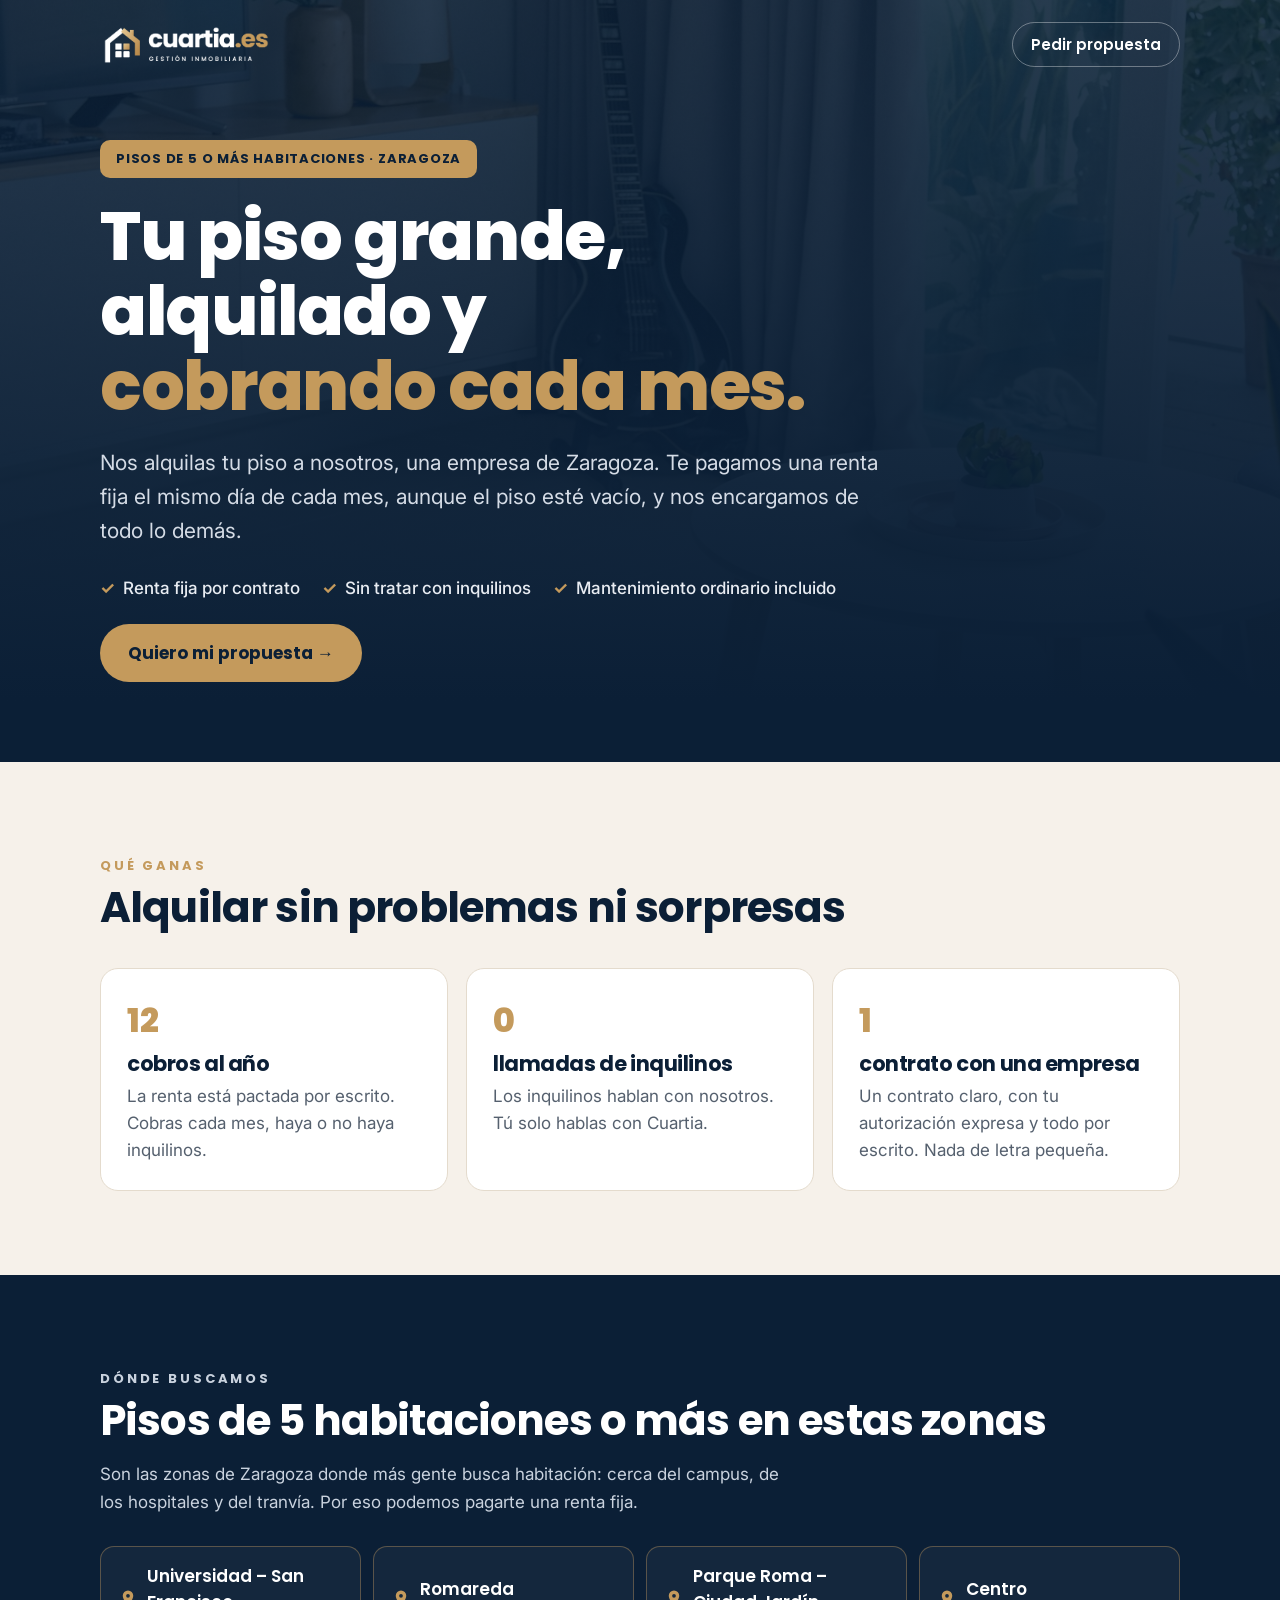
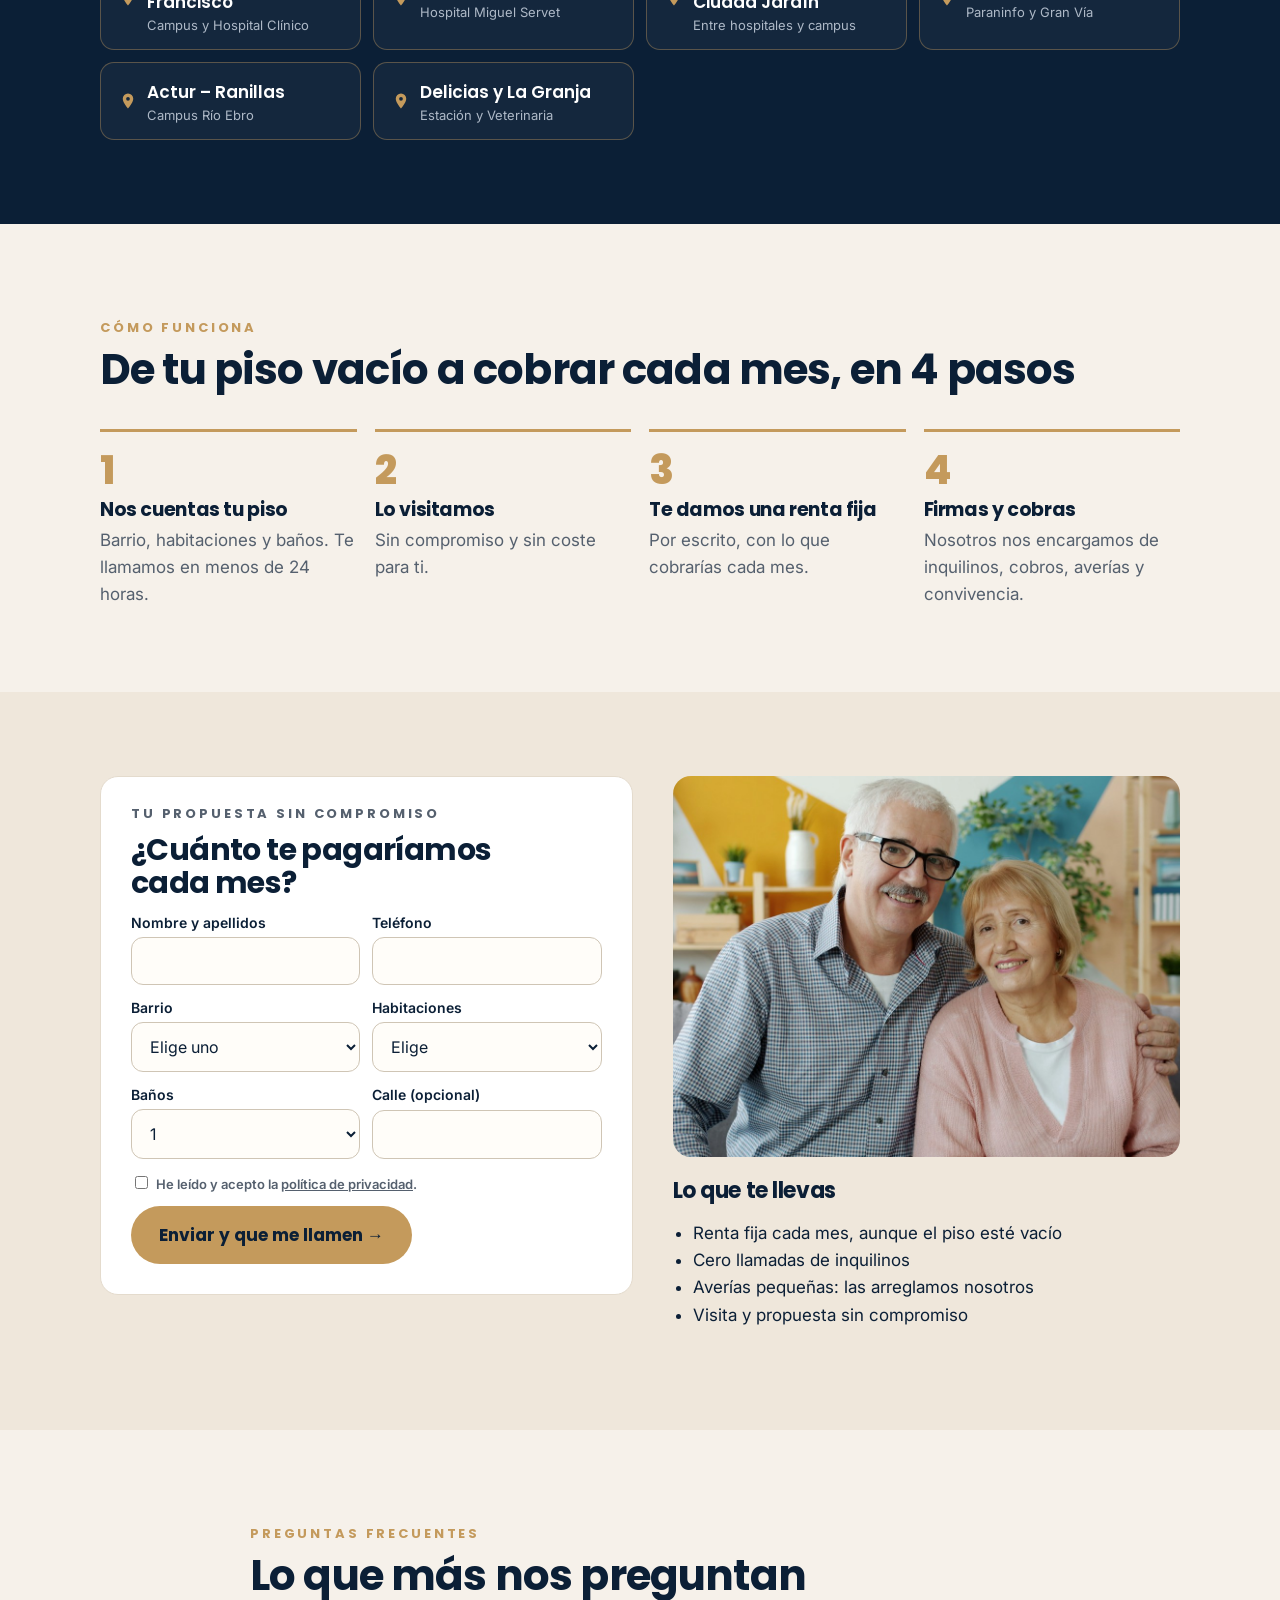
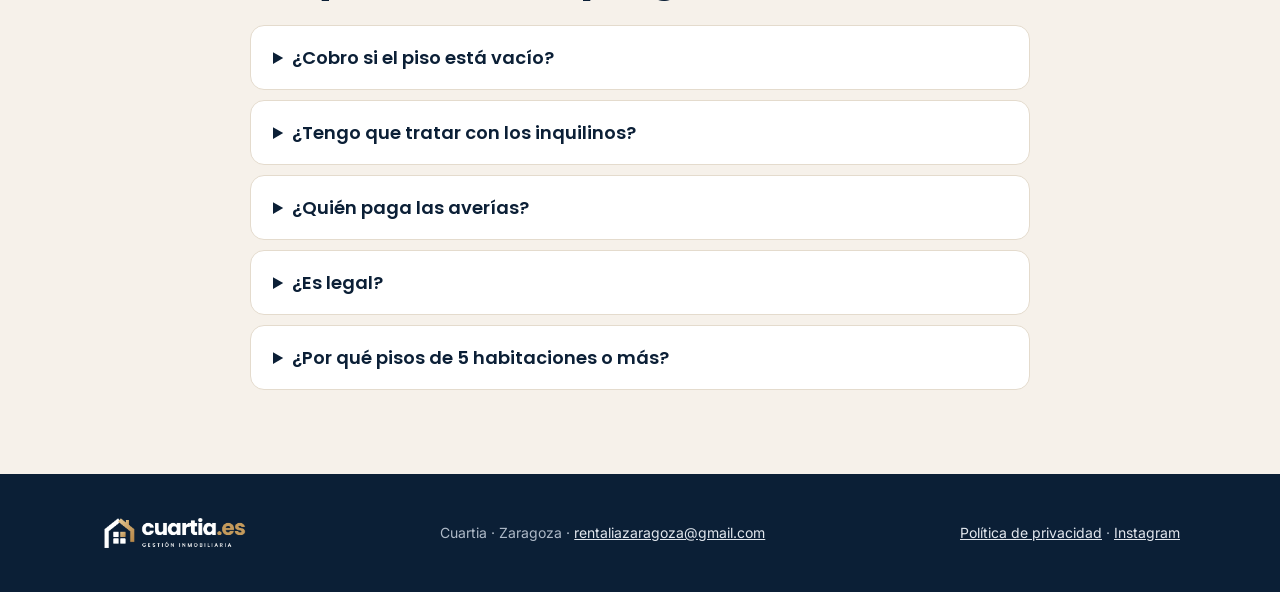
==== index.html @ e52a5dea "Favicon con el icono de la casa de Cuartia Co-Authored-By: Claude Opus 5.5 <noreply@anthropic.com>" ====
<!doctype html>
<html lang="es">
<head>
<meta charset="utf-8">
<meta name="viewport" content="width=device-width, initial-scale=1">
<title>Cuartia · Alquila tu piso grande en Zaragoza con renta fija</title>
<meta name="description" content="Alquilamos tu piso de 5 habitaciones o más en Zaragoza y te pagamos una renta fija cada mes, aunque esté vacío. Nos encargamos de todo.">
<link rel="icon" href="favicon.ico" sizes="any">
<link rel="icon" type="image/png" sizes="32x32" href="img/favicon-32.png">
<link rel="icon" type="image/png" sizes="16x16" href="img/favicon-16.png">
<link rel="apple-touch-icon" href="img/apple-touch-icon.png">
<link rel="preconnect" href="https://fonts.googleapis.com">
<link rel="preconnect" href="https://fonts.gstatic.com" crossorigin>
<link rel="stylesheet" href="https://fonts.googleapis.com/css2?family=Poppins:wght@600;700;800&family=Inter:wght@400;500;600&display=swap">
<style>
  :root {
    --navy: #0B1F36;
    --navy-2: #13294A;
    --gold: #C49A5C;
    --gold-dk: #A67C40;
    --cream: #F6F1EA;
    --ink: #0B1F36;
    --muted: #55606E;
    --line: #E4DBCD;
    --white: #FFFFFF;
  }
  * { box-sizing: border-box; }
  html { scroll-behavior: smooth; }
  body { margin: 0; font: 17px/1.6 Inter, "Segoe UI", system-ui, sans-serif; color: var(--ink); background: var(--cream); }
  img { max-width: 100%; display: block; }
  a { color: inherit; }
  .wrap { max-width: 1120px; margin: 0 auto; padding-inline: 20px; }
  h1, h2, h3 { font-family: Poppins, "Segoe UI", sans-serif; line-height: 1.1; letter-spacing: -0.02em; margin: 0; text-wrap: balance; }
  h2 { font-size: clamp(28px, 4.2vw, 42px); }
  .eyebrow { font: 700 13px/1 Poppins, sans-serif; letter-spacing: .22em; text-transform: uppercase; color: var(--gold); }
  .btn { display: inline-flex; align-items: center; gap: 10px; background: var(--gold); color: var(--navy); font: 700 17px Poppins, sans-serif; padding: 16px 28px; border-radius: 999px; text-decoration: none; border: 0; cursor: pointer; }
  .btn:hover { background: #D1A86B; }
  .btn:focus-visible, input:focus-visible, select:focus-visible { outline: 3px solid var(--gold); outline-offset: 2px; }

  /* Cabecera */
  header.top { position: absolute; inset: 0 0 auto 0; z-index: 2; }
  header.top .wrap { display: flex; justify-content: space-between; align-items: center; padding-block: 22px; }
  header.top img { height: 44px; width: auto; }
  header.top a.mini { color: var(--white); font: 600 15px Poppins, sans-serif; text-decoration: none; border: 1px solid rgba(255,255,255,.35); padding: 10px 18px; border-radius: 999px; }

  /* Hero */
  .hero { position: relative; background: var(--navy); color: var(--white); overflow: hidden; }
  .hero::before { content: ""; position: absolute; inset: 0; background: url(img/salon2.jpg) center/cover; opacity: .28; }
  .hero::after { content: ""; position: absolute; inset: 0; background: linear-gradient(180deg, rgba(11,31,54,.55) 0%, var(--navy) 92%); }
  .hero .wrap { position: relative; z-index: 1; padding-block: 140px 80px; display: grid; gap: 22px; max-width: 880px; margin-left: max(20px, calc((100% - 1120px)/2)); }
  .badge { display: inline-block; background: var(--gold); color: var(--navy); font: 700 13px Poppins, sans-serif; letter-spacing: .06em; padding: 9px 16px; border-radius: 10px; justify-self: start; }
  .hero h1 { font-size: clamp(38px, 6.4vw, 68px); font-weight: 800; }
  .hero h1 em { font-style: normal; color: var(--gold); }
  .hero p.lead { font-size: clamp(18px, 2.2vw, 21px); color: #D5DCE6; max-width: 60ch; margin: 0; }
  .checks { display: flex; flex-wrap: wrap; gap: 10px 22px; list-style: none; padding: 0; margin: 6px 0 0; color: #E8ECF2; font-weight: 500; }
  .checks li::before { content: "✓"; color: var(--gold); font-weight: 700; margin-right: 8px; }

  section { padding-block: 84px; }

  /* Ventajas */
  .grid3 { display: grid; grid-template-columns: repeat(auto-fit, minmax(240px, 1fr)); gap: 18px; margin-top: 36px; }
  .card { background: var(--white); border: 1px solid var(--line); border-radius: 18px; padding: 26px; }
  .card h3 { font-size: 21px; margin-bottom: 8px; }
  .card p { margin: 0; color: var(--muted); }
  .card .n { font: 800 34px Poppins, sans-serif; color: var(--gold); display: block; margin-bottom: 6px; }

  /* Barrios */
  .dark { background: var(--navy); color: var(--white); }
  .dark p { color: #C9D2DE; }
  .barrios { display: grid; grid-template-columns: repeat(auto-fit, minmax(210px, 1fr)); gap: 12px; margin-top: 30px; }
  .barrio { border: 1px solid rgba(196,154,92,.4); background: rgba(255,255,255,.04); border-radius: 14px; padding: 16px 18px; font: 600 17px Poppins, sans-serif; display: flex; gap: 10px; align-items: center; }
  .barrio small { display: block; font: 400 13px Inter, sans-serif; color: #AEB9C7; margin-top: 2px; }
  .pin { width: 18px; height: 18px; flex: none; }

  /* Pasos */
  .steps { counter-reset: s; display: grid; grid-template-columns: repeat(auto-fit, minmax(220px, 1fr)); gap: 18px; margin-top: 36px; }
  .step { counter-increment: s; border-top: 3px solid var(--gold); padding-top: 18px; }
  .step::before { content: counter(s); font: 800 40px Poppins, sans-serif; color: var(--gold); display: block; line-height: 1; margin-bottom: 10px; }
  .step h3 { font-size: 19px; margin-bottom: 6px; }
  .step p { margin: 0; color: var(--muted); }

  /* Formulario */
  .form-wrap { display: grid; grid-template-columns: 1.05fr 1fr; gap: 40px; align-items: start; }
  @media (max-width: 860px) { .form-wrap { grid-template-columns: 1fr; } }
  form.card { display: grid; gap: 14px; padding: 30px; }
  label { font: 600 14px Inter, sans-serif; display: grid; gap: 6px; }
  input, select { font: 16px Inter, sans-serif; padding: 13px 14px; border: 1px solid #CFC5B5; border-radius: 12px; background: #FFFDF9; color: var(--ink); width: 100%; }
  .row2 { display: grid; grid-template-columns: 1fr 1fr; gap: 12px; }
  @media (max-width: 480px) { .row2 { grid-template-columns: 1fr; } }
  .legal { font-size: 13px; color: var(--muted); }
  .legal input { width: auto; margin-right: 8px; }
  .ok { display: none; background: #EAF4EC; border: 1px solid #B9D8BF; color: #1F5130; padding: 14px; border-radius: 12px; font-size: 15px; }
  .aside img { border-radius: 18px; aspect-ratio: 4/3; object-fit: cover; width: 100%; }
  .aside ul { padding-left: 20px; }

  /* FAQ */
  details { background: var(--white); border: 1px solid var(--line); border-radius: 14px; padding: 18px 22px; }
  details + details { margin-top: 10px; }
  summary { font: 600 18px Poppins, sans-serif; cursor: pointer; }
  details p { margin: 10px 0 0; color: var(--muted); }

  footer { background: var(--navy); color: #AEB9C7; font-size: 14px; padding-block: 40px; }
  footer .wrap { display: flex; flex-wrap: wrap; gap: 18px 40px; justify-content: space-between; align-items: center; }
  footer img { height: 38px; width: auto; }
  footer a { color: #E2E7EE; }

  @media (prefers-reduced-motion: reduce) { html { scroll-behavior: auto; } }
</style>
</head>
<body>

<header class="top">
  <div class="wrap">
    <img src="img/logo_blanco.png" alt="Cuartia · Gestión inmobiliaria">
    <a class="mini" href="#propuesta">Pedir propuesta</a>
  </div>
</header>

<section class="hero" style="padding:0">
  <div class="wrap">
    <span class="badge">PISOS DE 5 O MÁS HABITACIONES · ZARAGOZA</span>
    <h1>Tu piso grande, alquilado y <em>cobrando cada mes.</em></h1>
    <p class="lead">Nos alquilas tu piso a nosotros, una empresa de Zaragoza. Te pagamos una renta fija el mismo día de cada mes, aunque el piso esté vacío, y nos encargamos de todo lo demás.</p>
    <ul class="checks">
      <li>Renta fija por contrato</li>
      <li>Sin tratar con inquilinos</li>
      <li>Mantenimiento ordinario incluido</li>
    </ul>
    <div><a class="btn" href="#propuesta">Quiero mi propuesta →</a></div>
  </div>
</section>

<section>
  <div class="wrap">
    <p class="eyebrow">Qué ganas</p>
    <h2>Alquilar sin problemas ni sorpresas</h2>
    <div class="grid3">
      <div class="card"><span class="n">12</span><h3>cobros al año</h3><p>La renta está pactada por escrito. Cobras cada mes, haya o no haya inquilinos.</p></div>
      <div class="card"><span class="n">0</span><h3>llamadas de inquilinos</h3><p>Los inquilinos hablan con nosotros. Tú solo hablas con Cuartia.</p></div>
      <div class="card"><span class="n">1</span><h3>contrato con una empresa</h3><p>Un contrato claro, con tu autorización expresa y todo por escrito. Nada de letra pequeña.</p></div>
    </div>
  </div>
</section>

<section class="dark">
  <div class="wrap">
    <p class="eyebrow">Dónde buscamos</p>
    <h2>Pisos de 5 habitaciones o más en estas zonas</h2>
    <p style="max-width:62ch">Son las zonas de Zaragoza donde más gente busca habitación: cerca del campus, de los hospitales y del tranvía. Por eso podemos pagarte una renta fija.</p>
    <div class="barrios">
      <div class="barrio"><svg class="pin" viewBox="0 0 24 24" fill="#C49A5C"><path d="M12 2a7 7 0 0 0-7 7c0 5.2 7 13 7 13s7-7.8 7-13a7 7 0 0 0-7-7Zm0 9.5a2.5 2.5 0 1 1 0-5 2.5 2.5 0 0 1 0 5Z"/></svg><span>Universidad – San Francisco<small>Campus y Hospital Clínico</small></span></div>
      <div class="barrio"><svg class="pin" viewBox="0 0 24 24" fill="#C49A5C"><path d="M12 2a7 7 0 0 0-7 7c0 5.2 7 13 7 13s7-7.8 7-13a7 7 0 0 0-7-7Zm0 9.5a2.5 2.5 0 1 1 0-5 2.5 2.5 0 0 1 0 5Z"/></svg><span>Romareda<small>Hospital Miguel Servet</small></span></div>
      <div class="barrio"><svg class="pin" viewBox="0 0 24 24" fill="#C49A5C"><path d="M12 2a7 7 0 0 0-7 7c0 5.2 7 13 7 13s7-7.8 7-13a7 7 0 0 0-7-7Zm0 9.5a2.5 2.5 0 1 1 0-5 2.5 2.5 0 0 1 0 5Z"/></svg><span>Parque Roma – Ciudad Jardín<small>Entre hospitales y campus</small></span></div>
      <div class="barrio"><svg class="pin" viewBox="0 0 24 24" fill="#C49A5C"><path d="M12 2a7 7 0 0 0-7 7c0 5.2 7 13 7 13s7-7.8 7-13a7 7 0 0 0-7-7Zm0 9.5a2.5 2.5 0 1 1 0-5 2.5 2.5 0 0 1 0 5Z"/></svg><span>Centro<small>Paraninfo y Gran Vía</small></span></div>
      <div class="barrio"><svg class="pin" viewBox="0 0 24 24" fill="#C49A5C"><path d="M12 2a7 7 0 0 0-7 7c0 5.2 7 13 7 13s7-7.8 7-13a7 7 0 0 0-7-7Zm0 9.5a2.5 2.5 0 1 1 0-5 2.5 2.5 0 0 1 0 5Z"/></svg><span>Actur – Ranillas<small>Campus Río Ebro</small></span></div>
      <div class="barrio"><svg class="pin" viewBox="0 0 24 24" fill="#C49A5C"><path d="M12 2a7 7 0 0 0-7 7c0 5.2 7 13 7 13s7-7.8 7-13a7 7 0 0 0-7-7Zm0 9.5a2.5 2.5 0 1 1 0-5 2.5 2.5 0 0 1 0 5Z"/></svg><span>Delicias y La Granja<small>Estación y Veterinaria</small></span></div>
    </div>
  </div>
</section>

<section>
  <div class="wrap">
    <p class="eyebrow">Cómo funciona</p>
    <h2>De tu piso vacío a cobrar cada mes, en 4 pasos</h2>
    <div class="steps">
      <div class="step"><h3>Nos cuentas tu piso</h3><p>Barrio, habitaciones y baños. Te llamamos en menos de 24 horas.</p></div>
      <div class="step"><h3>Lo visitamos</h3><p>Sin compromiso y sin coste para ti.</p></div>
      <div class="step"><h3>Te damos una renta fija</h3><p>Por escrito, con lo que cobrarías cada mes.</p></div>
      <div class="step"><h3>Firmas y cobras</h3><p>Nosotros nos encargamos de inquilinos, cobros, averías y convivencia.</p></div>
    </div>
  </div>
</section>

<section id="propuesta" style="background:#EFE7DB">
  <div class="wrap form-wrap">
    <form class="card" id="f" novalidate>
      <p class="eyebrow">Tu propuesta sin compromiso</p>
      <h2 style="font-size:30px">¿Cuánto te pagaríamos cada mes?</h2>
      <div class="row2">
        <label for="nombre">Nombre y apellidos<input id="nombre" name="nombre" autocomplete="name" required></label>
        <label for="tel">Teléfono<input id="tel" name="tel" type="tel" autocomplete="tel" required></label>
      </div>
      <div class="row2">
        <label for="barrio">Barrio
          <select id="barrio" name="barrio" required>
            <option value="">Elige uno</option>
            <option>Universidad – San Francisco</option><option>Romareda</option><option>Parque Roma – Ciudad Jardín</option><option>Centro</option><option>Actur – Ranillas</option><option>Delicias</option><option>La Granja – San José</option><option>Otro</option>
          </select>
        </label>
        <label for="hab">Habitaciones
          <select id="hab" name="hab" required>
            <option value="">Elige</option><option>4 o menos</option><option>5</option><option>6 o más</option>
          </select>
        </label>
      </div>
      <div class="row2">
        <label for="banos">Baños
          <select id="banos" name="banos"><option>1</option><option>2 o más</option></select>
        </label>
        <label for="calle">Calle (opcional)<input id="calle" name="calle" autocomplete="street-address"></label>
      </div>
      <label class="legal" style="display:block"><input type="checkbox" id="acepto" required>He leído y acepto la <a href="privacidad.html" target="_blank" rel="noopener">política de privacidad</a>.</label>
      <button class="btn" type="submit" style="justify-self:start">Enviar y que me llamen →</button>
      <p class="ok" id="ok">Se ha abierto tu correo con los datos rellenos: pulsa «Enviar» y te llamamos en menos de 24 horas. Si no se abre, escríbenos a <b>rentaliazaragoza@gmail.com</b>.</p>
      <p class="legal" id="err" style="color:#9A2E2E;display:none"></p>
    </form>
    <div class="aside">
      <img src="img/t2_relax_mayores.jpg" alt="Propietarios tranquilos en casa" loading="lazy">
      <h3 style="margin-top:22px;font-size:22px">Lo que te llevas</h3>
      <ul>
        <li>Renta fija cada mes, aunque el piso esté vacío</li>
        <li>Cero llamadas de inquilinos</li>
        <li>Averías pequeñas: las arreglamos nosotros</li>
        <li>Visita y propuesta sin compromiso</li>
      </ul>
    </div>
  </div>
</section>

<section>
  <div class="wrap" style="max-width:820px">
    <p class="eyebrow">Preguntas frecuentes</p>
    <h2 style="margin-bottom:26px">Lo que más nos preguntan</h2>
    <details><summary>¿Cobro si el piso está vacío?</summary><p>Sí. La renta es fija y está pactada por contrato: cobras el mismo día de cada mes, haya o no haya inquilinos.</p></details>
    <details><summary>¿Tengo que tratar con los inquilinos?</summary><p>No. Buscamos, seleccionamos y gestionamos a los inquilinos. Tú solo hablas con Cuartia.</p></details>
    <details><summary>¿Quién paga las averías?</summary><p>El mantenimiento ordinario lo gestionamos y pagamos nosotros. Las reparaciones estructurales, como en cualquier alquiler, son del propietario; lo dejamos todo por escrito.</p></details>
    <details><summary>¿Es legal?</summary><p>Sí. Se hace con tu autorización expresa y por escrito, con un contrato claro entre tú y nuestra empresa.</p></details>
    <details><summary>¿Por qué pisos de 5 habitaciones o más?</summary><p>Porque son los que más demanda tienen por habitaciones en Zaragoza, y eso nos permite pagarte una renta fija y estable.</p></details>
  </div>
</section>

<footer>
  <div class="wrap">
    <img src="img/logo_blanco.png" alt="Cuartia">
    <div>Cuartia · Zaragoza · <a href="mailto:rentaliazaragoza@gmail.com">rentaliazaragoza@gmail.com</a></div>
    <div><a href="privacidad.html">Política de privacidad</a> · <a href="https://www.instagram.com/cuartia.es/" target="_blank" rel="noopener">Instagram</a></div>
  </div>
</footer>

<script>
  const f = document.getElementById('f');
  let enviando = false;
  f.addEventListener('submit', (e) => {
    e.preventDefault();
    if (enviando) return;
    const err = document.getElementById('err');
    const v = (id) => document.getElementById(id).value.trim();
    if (!v('nombre') || !v('tel') || !v('barrio') || !v('hab')) { err.textContent = 'Rellena nombre, teléfono, barrio y habitaciones.'; err.style.display = 'block'; return; }
    if (!document.getElementById('acepto').checked) { err.textContent = 'Marca la casilla de la política de privacidad para continuar.'; err.style.display = 'block'; return; }
    err.style.display = 'none';
    enviando = true;
    const cuerpo = `Nombre: ${v('nombre')}\nTeléfono: ${v('tel')}\nBarrio: ${v('barrio')}\nHabitaciones: ${v('hab')}\nBaños: ${v('banos')}\nCalle: ${v('calle') || '-'}`;
    location.href = 'mailto:rentaliazaragoza@gmail.com?subject=' + encodeURIComponent('Propuesta Cuartia - ' + v('barrio')) + '&body=' + encodeURIComponent(cuerpo);
    document.getElementById('ok').style.display = 'block';
    setTimeout(() => { enviando = false; }, 3000);
  });
</script>
</body>
</html>
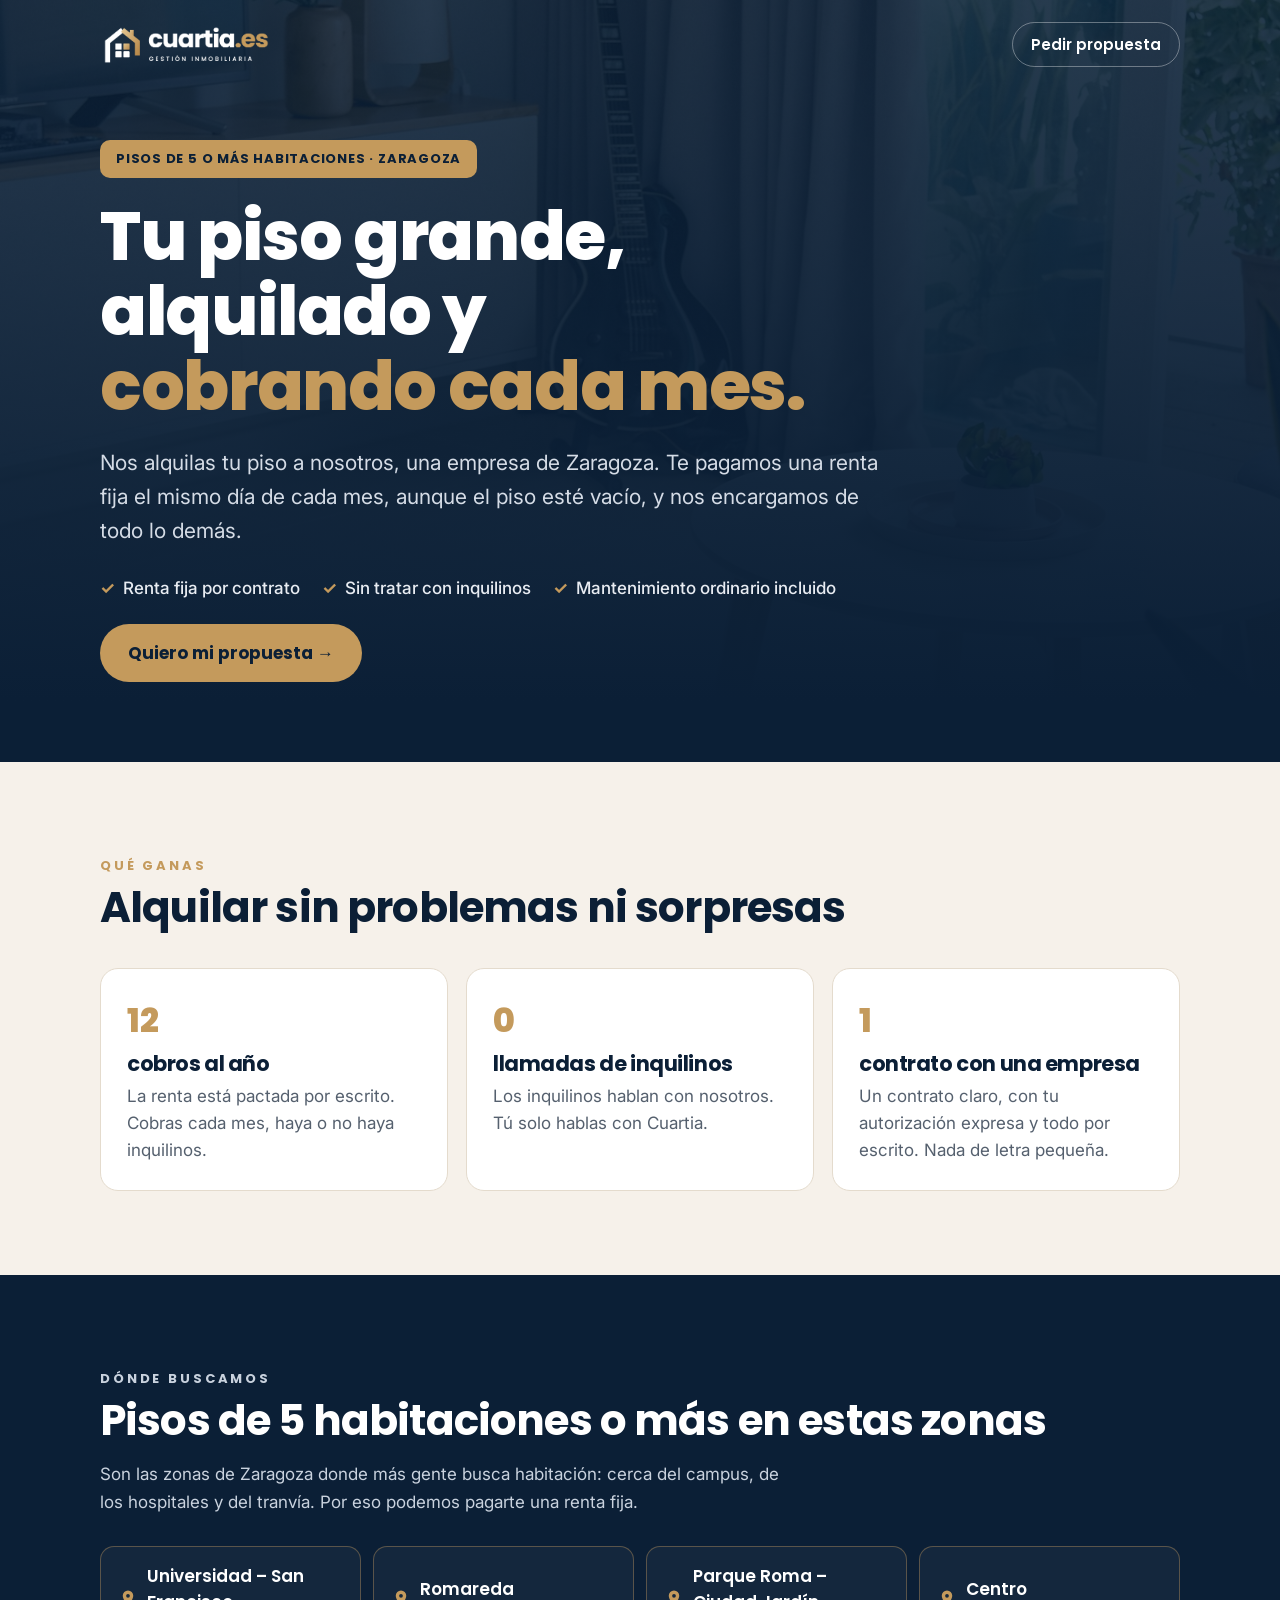
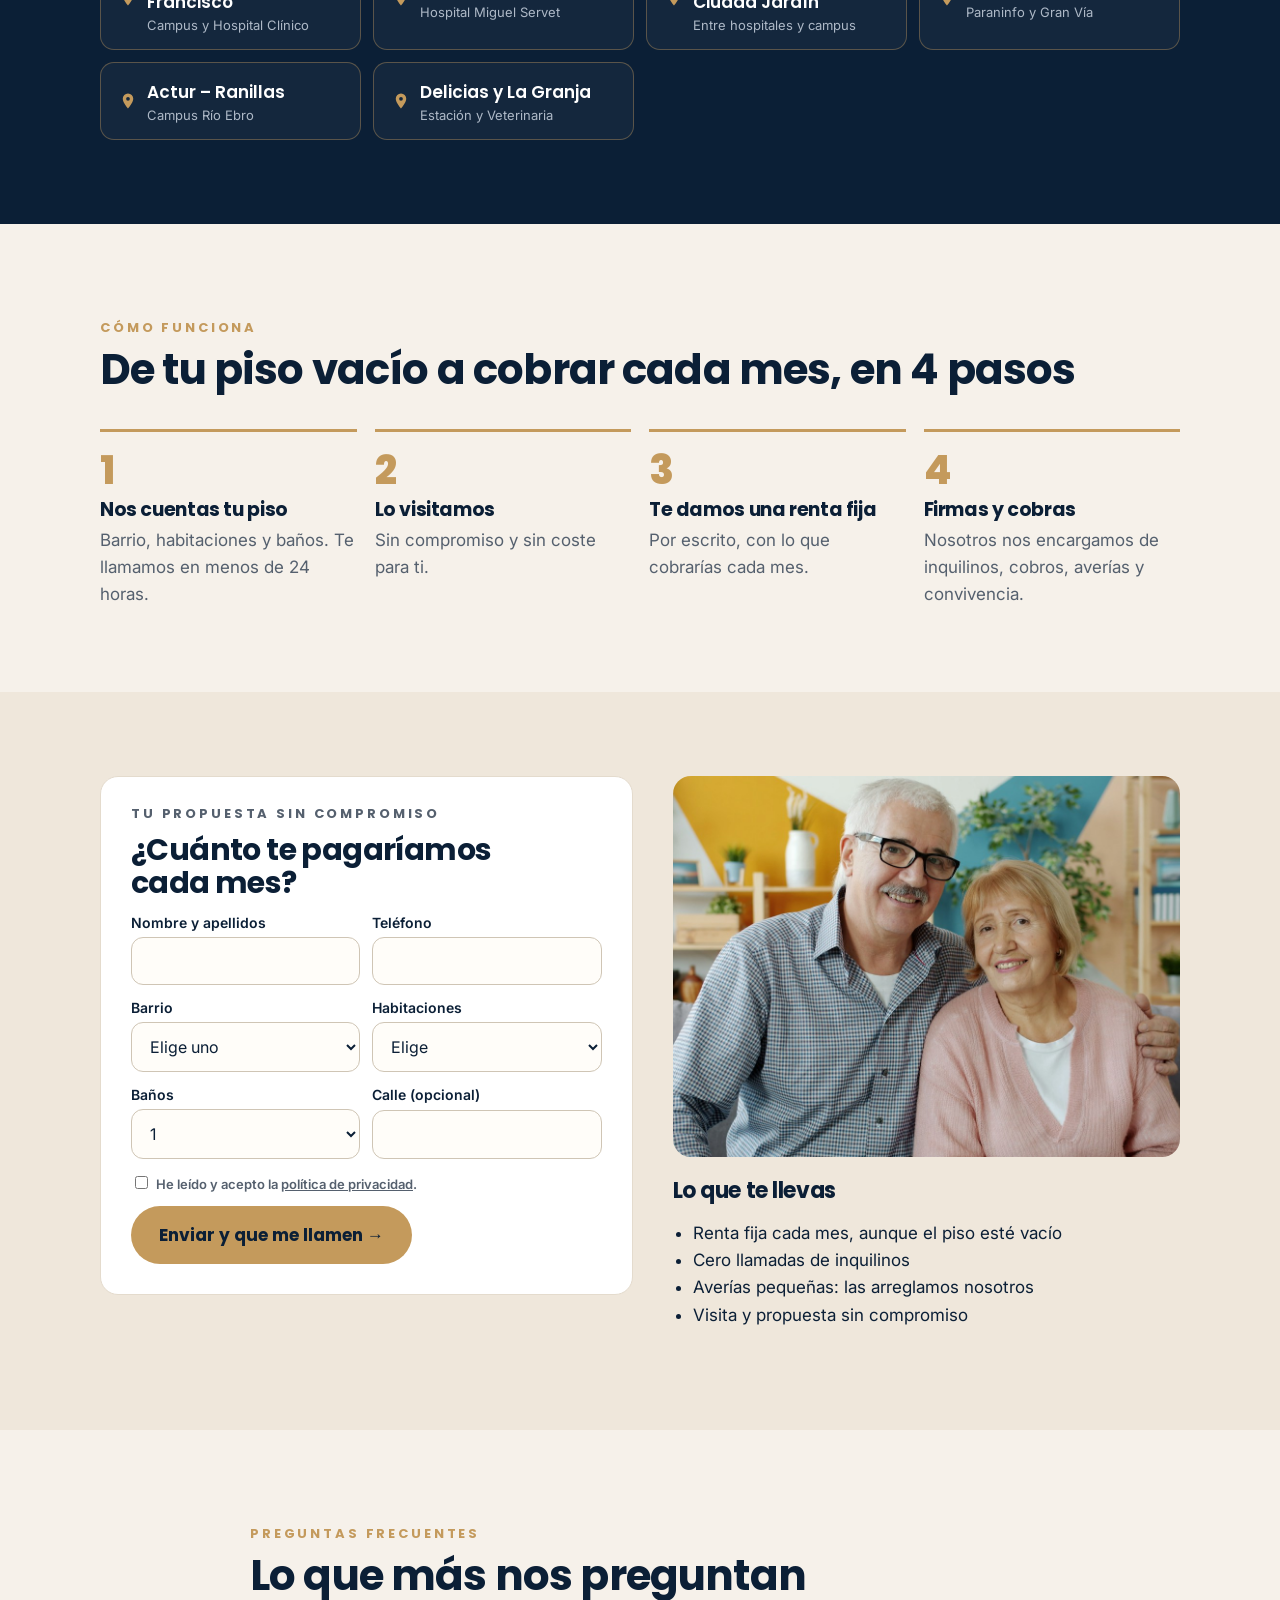
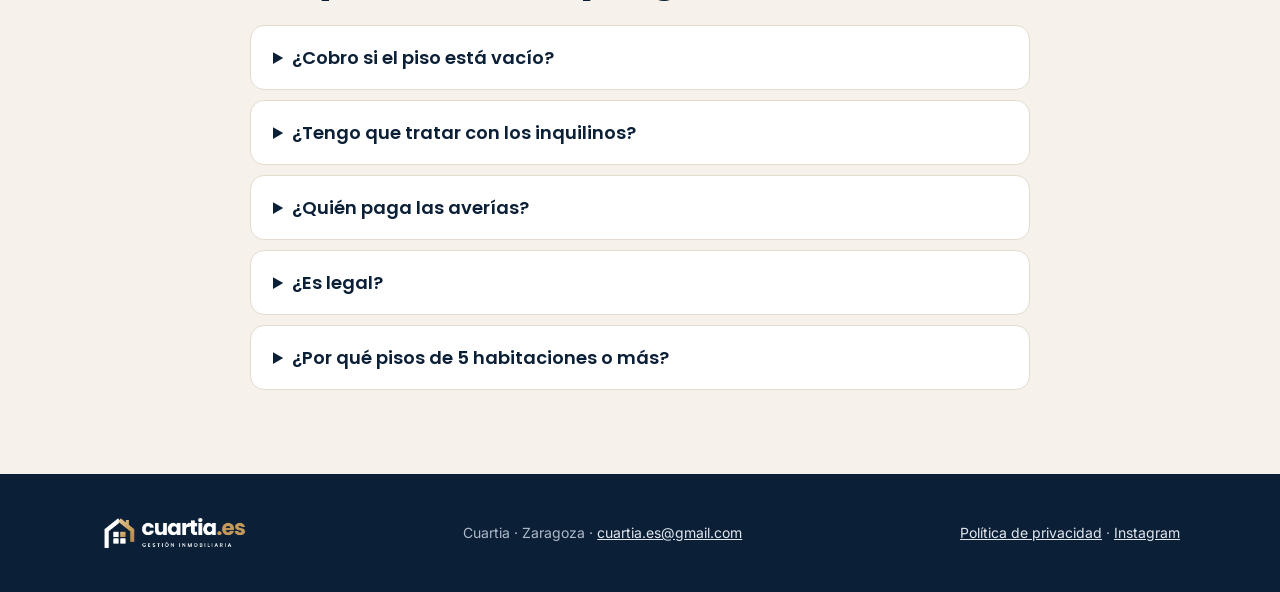
==== commit 98a569ae: "Correo de contacto: cuartia.es@gmail.com Co-Authored-By: Claude Opus 5.5 <noreply@anthropic.com>" ====
--- a/index.html
+++ b/index.html
@@ -201,7 +201,7 @@
       </div>
       <label class="legal" style="display:block"><input type="checkbox" id="acepto" required>He leído y acepto la <a href="privacidad.html" target="_blank" rel="noopener">política de privacidad</a>.</label>
       <button class="btn" type="submit" style="justify-self:start">Enviar y que me llamen →</button>
-      <p class="ok" id="ok">Se ha abierto tu correo con los datos rellenos: pulsa «Enviar» y te llamamos en menos de 24 horas. Si no se abre, escríbenos a <b>rentaliazaragoza@gmail.com</b>.</p>
+      <p class="ok" id="ok">Se ha abierto tu correo con los datos rellenos: pulsa «Enviar» y te llamamos en menos de 24 horas. Si no se abre, escríbenos a <b>cuartia.es@gmail.com</b>.</p>
       <p class="legal" id="err" style="color:#9A2E2E;display:none"></p>
     </form>
     <div class="aside">
@@ -232,7 +232,7 @@
 <footer>
   <div class="wrap">
     <img src="img/logo_blanco.png" alt="Cuartia">
-    <div>Cuartia · Zaragoza · <a href="mailto:rentaliazaragoza@gmail.com">rentaliazaragoza@gmail.com</a></div>
+    <div>Cuartia · Zaragoza · <a href="mailto:cuartia.es@gmail.com">cuartia.es@gmail.com</a></div>
     <div><a href="privacidad.html">Política de privacidad</a> · <a href="https://www.instagram.com/cuartia.es/" target="_blank" rel="noopener">Instagram</a></div>
   </div>
 </footer>
@@ -250,7 +250,7 @@
     err.style.display = 'none';
     enviando = true;
     const cuerpo = `Nombre: ${v('nombre')}\nTeléfono: ${v('tel')}\nBarrio: ${v('barrio')}\nHabitaciones: ${v('hab')}\nBaños: ${v('banos')}\nCalle: ${v('calle') || '-'}`;
-    location.href = 'mailto:rentaliazaragoza@gmail.com?subject=' + encodeURIComponent('Propuesta Cuartia - ' + v('barrio')) + '&body=' + encodeURIComponent(cuerpo);
+    location.href = 'mailto:cuartia.es@gmail.com?subject=' + encodeURIComponent('Propuesta Cuartia - ' + v('barrio')) + '&body=' + encodeURIComponent(cuerpo);
     document.getElementById('ok').style.display = 'block';
     setTimeout(() => { enviando = false; }, 3000);
   });
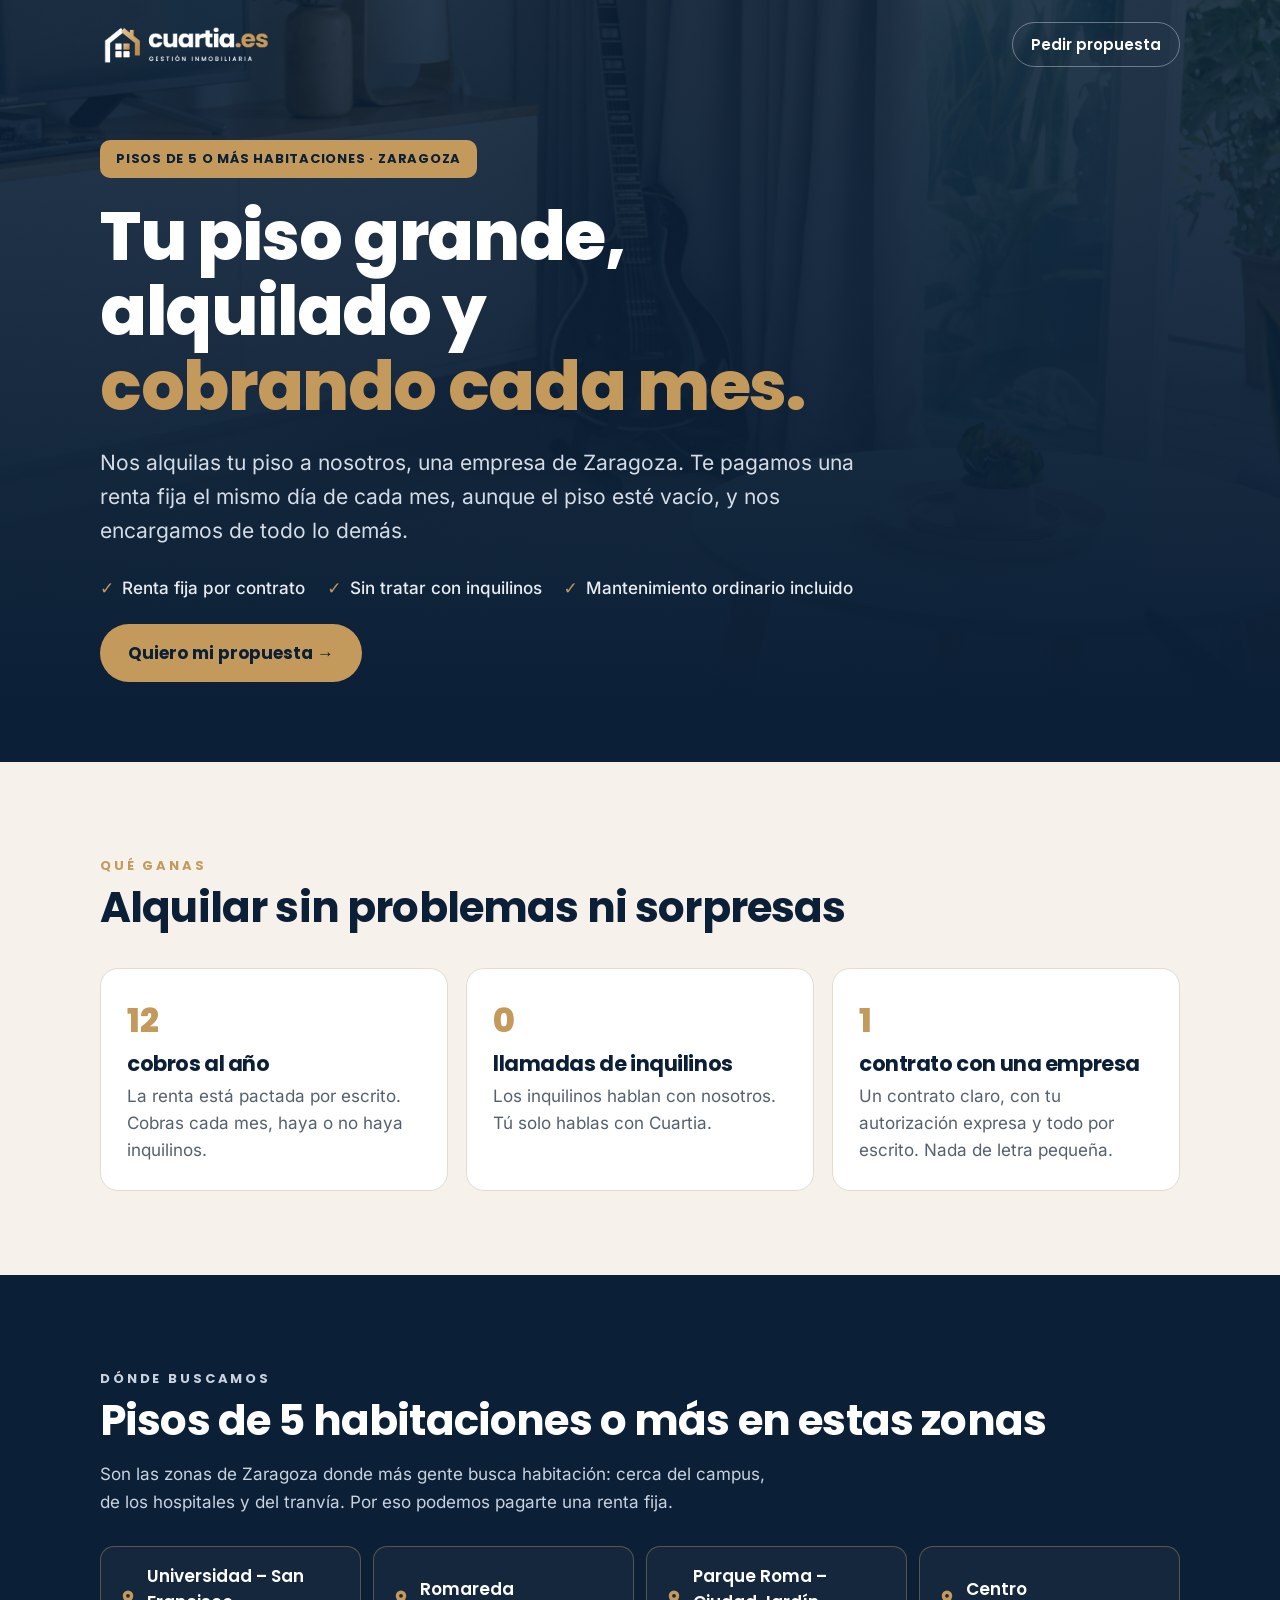
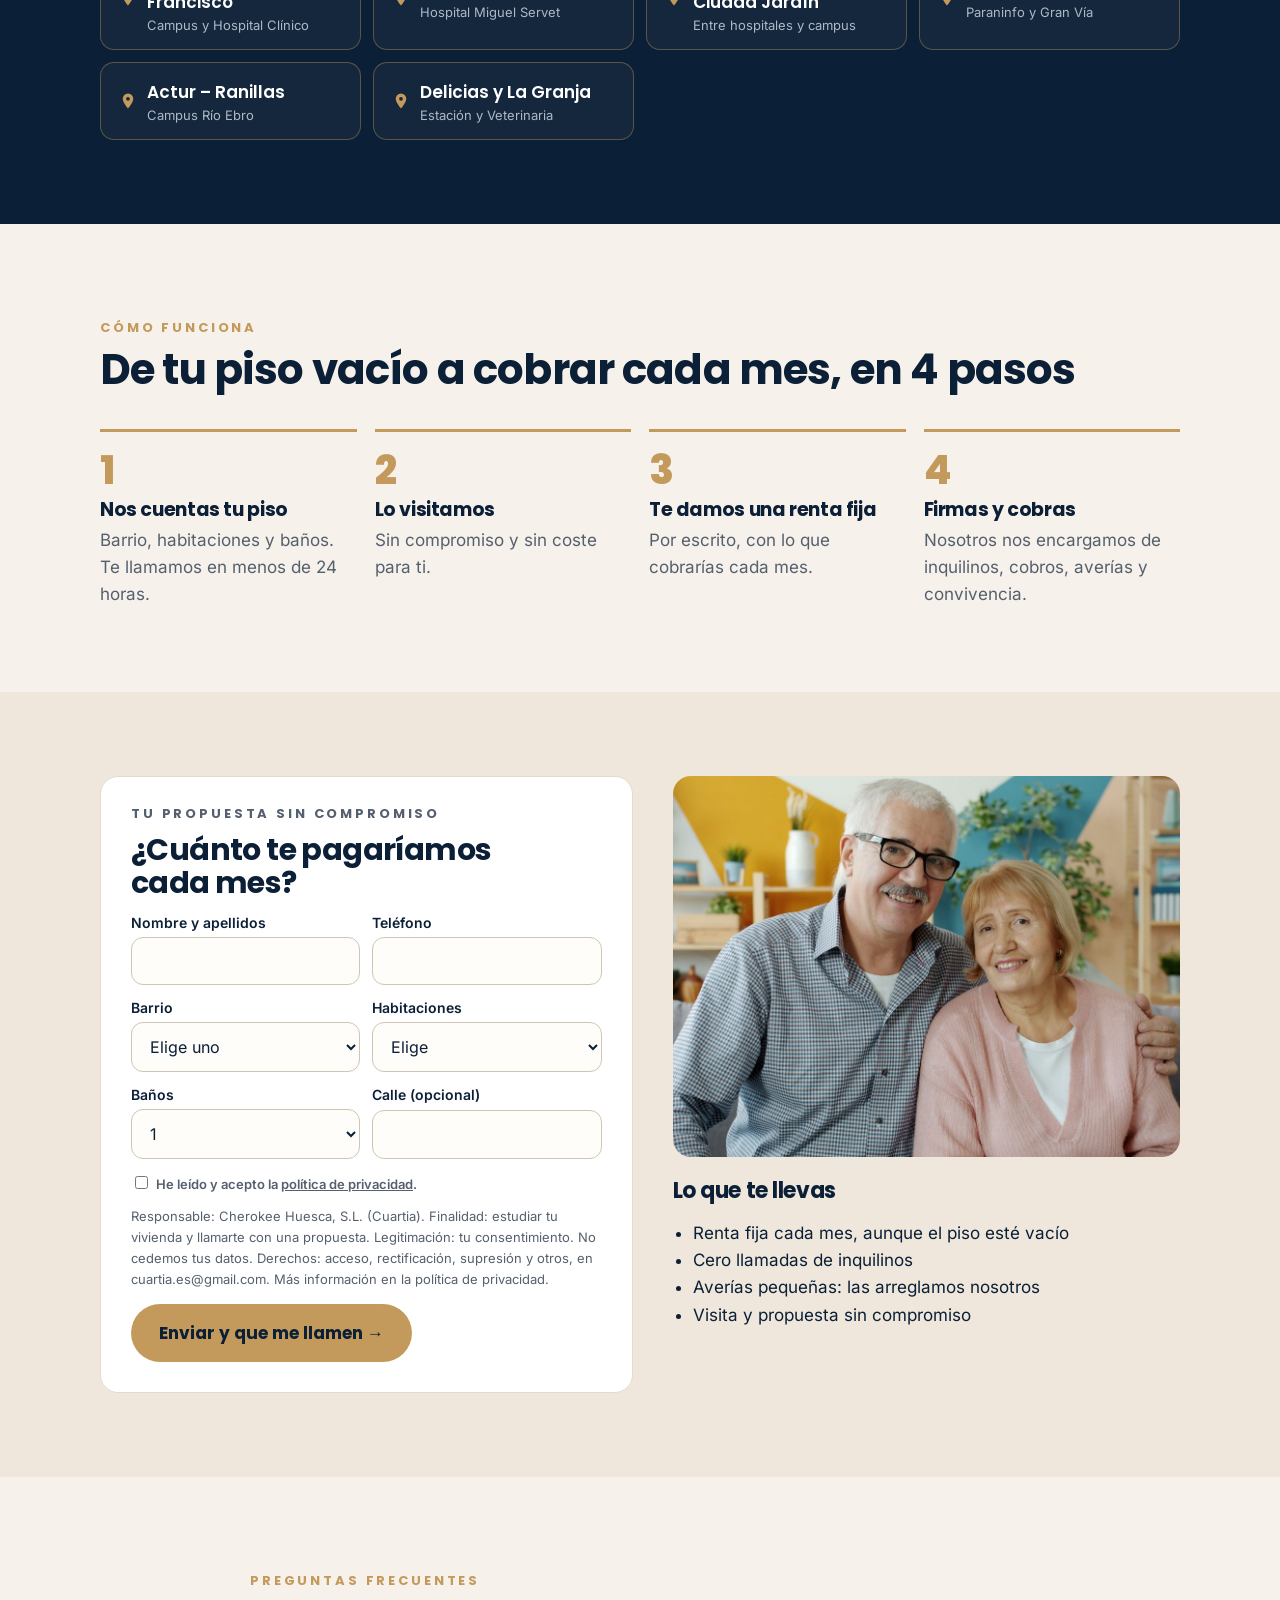
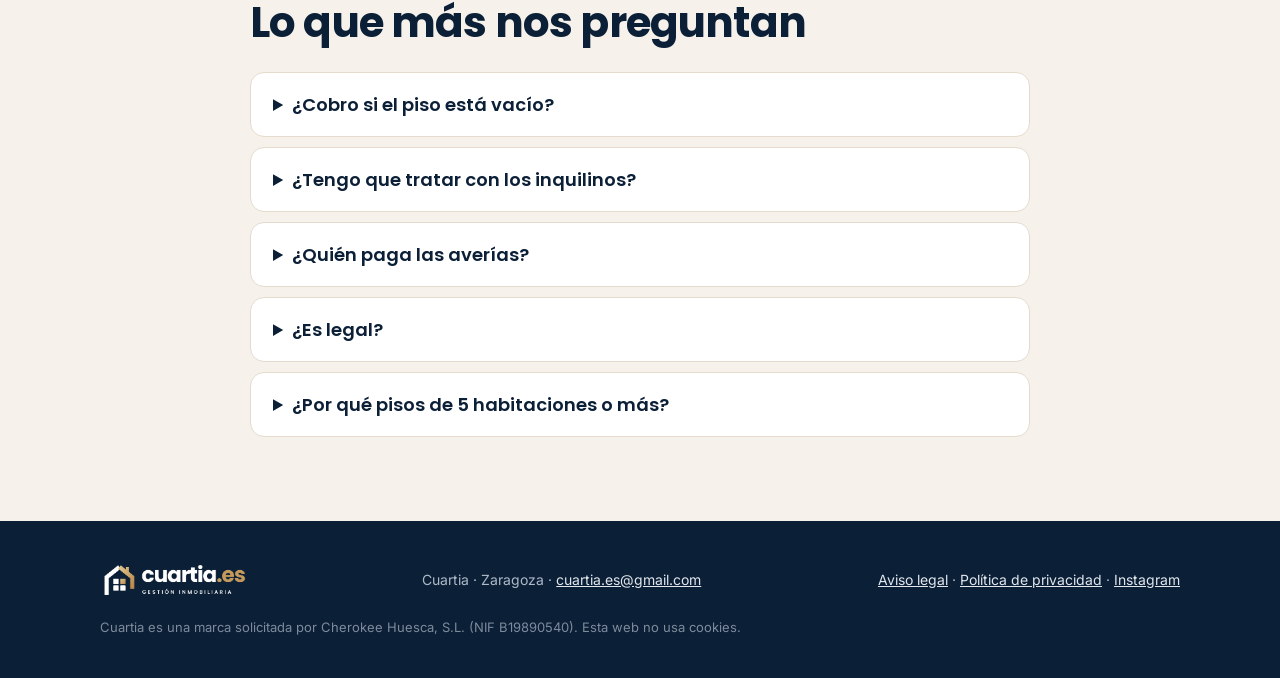
==== commit 72118b03: "Aviso legal, privacidad a nombre de Cherokee, fuentes locales sin cookies y marca solicitada Co-Auth" ====
--- a/index.html
+++ b/index.html
@@ -9,9 +9,7 @@
 <link rel="icon" type="image/png" sizes="32x32" href="img/favicon-32.png">
 <link rel="icon" type="image/png" sizes="16x16" href="img/favicon-16.png">
 <link rel="apple-touch-icon" href="img/apple-touch-icon.png">
-<link rel="preconnect" href="https://fonts.googleapis.com">
-<link rel="preconnect" href="https://fonts.gstatic.com" crossorigin>
-<link rel="stylesheet" href="https://fonts.googleapis.com/css2?family=Poppins:wght@600;700;800&family=Inter:wght@400;500;600&display=swap">
+<link rel="stylesheet" href="fonts/fonts.css">
 <style>
   :root {
     --navy: #0B1F36;
@@ -200,6 +198,7 @@
         <label for="calle">Calle (opcional)<input id="calle" name="calle" autocomplete="street-address"></label>
       </div>
       <label class="legal" style="display:block"><input type="checkbox" id="acepto" required>He leído y acepto la <a href="privacidad.html" target="_blank" rel="noopener">política de privacidad</a>.</label>
+      <p class="legal" style="margin:0">Responsable: Cherokee Huesca, S.L. (Cuartia). Finalidad: estudiar tu vivienda y llamarte con una propuesta. Legitimación: tu consentimiento. No cedemos tus datos. Derechos: acceso, rectificación, supresión y otros, en cuartia.es@gmail.com. Más información en la política de privacidad.</p>
       <button class="btn" type="submit" style="justify-self:start">Enviar y que me llamen →</button>
       <p class="ok" id="ok">Se ha abierto tu correo con los datos rellenos: pulsa «Enviar» y te llamamos en menos de 24 horas. Si no se abre, escríbenos a <b>cuartia.es@gmail.com</b>.</p>
       <p class="legal" id="err" style="color:#9A2E2E;display:none"></p>
@@ -233,7 +232,8 @@
   <div class="wrap">
     <img src="img/logo_blanco.png" alt="Cuartia">
     <div>Cuartia · Zaragoza · <a href="mailto:cuartia.es@gmail.com">cuartia.es@gmail.com</a></div>
-    <div><a href="privacidad.html">Política de privacidad</a> · <a href="https://www.instagram.com/cuartia.es/" target="_blank" rel="noopener">Instagram</a></div>
+    <div><a href="aviso-legal.html">Aviso legal</a> · <a href="privacidad.html">Política de privacidad</a> · <a href="https://www.instagram.com/cuartia.es/" target="_blank" rel="noopener">Instagram</a></div>
+    <div style="opacity:.7;font-size:13px">Cuartia es una marca solicitada por Cherokee Huesca, S.L. (NIF B19890540). Esta web no usa cookies.</div>
   </div>
 </footer>
 
--- a/fonts/fonts.css
+++ b/fonts/fonts.css
@@ -0,0 +1,84 @@
+@font-face {
+  font-family: 'Inter';
+  font-style: normal;
+  font-weight: 400;
+  font-display: swap;
+  src: url(Inter-400.woff2) format('woff2');
+  unicode-range: U+0000-00FF, U+0131, U+0152-0153, U+02BB-02BC, U+02C6, U+02DA, U+02DC, U+0304, U+0308, U+0329, U+2000-206F, U+20AC, U+2122, U+2191, U+2193, U+2212, U+2215, U+FEFF, U+FFFD;
+}
+
+@font-face {
+  font-family: 'Inter';
+  font-style: normal;
+  font-weight: 500;
+  font-display: swap;
+  src: url(Inter-500.woff2) format('woff2');
+  unicode-range: U+0000-00FF, U+0131, U+0152-0153, U+02BB-02BC, U+02C6, U+02DA, U+02DC, U+0304, U+0308, U+0329, U+2000-206F, U+20AC, U+2122, U+2191, U+2193, U+2212, U+2215, U+FEFF, U+FFFD;
+}
+
+@font-face {
+  font-family: 'Inter';
+  font-style: normal;
+  font-weight: 600;
+  font-display: swap;
+  src: url(Inter-600.woff2) format('woff2');
+  unicode-range: U+0000-00FF, U+0131, U+0152-0153, U+02BB-02BC, U+02C6, U+02DA, U+02DC, U+0304, U+0308, U+0329, U+2000-206F, U+20AC, U+2122, U+2191, U+2193, U+2212, U+2215, U+FEFF, U+FFFD;
+}
+
+@font-face {
+  font-family: 'Nunito Sans';
+  font-style: normal;
+  font-weight: 400;
+  font-stretch: 100%;
+  font-display: swap;
+  src: url(NunitoSans-400.woff2) format('woff2');
+  unicode-range: U+0000-00FF, U+0131, U+0152-0153, U+02BB-02BC, U+02C6, U+02DA, U+02DC, U+0304, U+0308, U+0329, U+2000-206F, U+20AC, U+2122, U+2191, U+2193, U+2212, U+2215, U+FEFF, U+FFFD;
+}
+
+@font-face {
+  font-family: 'Nunito Sans';
+  font-style: normal;
+  font-weight: 600;
+  font-stretch: 100%;
+  font-display: swap;
+  src: url(NunitoSans-600.woff2) format('woff2');
+  unicode-range: U+0000-00FF, U+0131, U+0152-0153, U+02BB-02BC, U+02C6, U+02DA, U+02DC, U+0304, U+0308, U+0329, U+2000-206F, U+20AC, U+2122, U+2191, U+2193, U+2212, U+2215, U+FEFF, U+FFFD;
+}
+
+@font-face {
+  font-family: 'Nunito Sans';
+  font-style: normal;
+  font-weight: 700;
+  font-stretch: 100%;
+  font-display: swap;
+  src: url(NunitoSans-700.woff2) format('woff2');
+  unicode-range: U+0000-00FF, U+0131, U+0152-0153, U+02BB-02BC, U+02C6, U+02DA, U+02DC, U+0304, U+0308, U+0329, U+2000-206F, U+20AC, U+2122, U+2191, U+2193, U+2212, U+2215, U+FEFF, U+FFFD;
+}
+
+@font-face {
+  font-family: 'Poppins';
+  font-style: normal;
+  font-weight: 600;
+  font-display: swap;
+  src: url(Poppins-600.woff2) format('woff2');
+  unicode-range: U+0000-00FF, U+0131, U+0152-0153, U+02BB-02BC, U+02C6, U+02DA, U+02DC, U+0304, U+0308, U+0329, U+2000-206F, U+20AC, U+2122, U+2191, U+2193, U+2212, U+2215, U+FEFF, U+FFFD;
+}
+
+@font-face {
+  font-family: 'Poppins';
+  font-style: normal;
+  font-weight: 700;
+  font-display: swap;
+  src: url(Poppins-700.woff2) format('woff2');
+  unicode-range: U+0000-00FF, U+0131, U+0152-0153, U+02BB-02BC, U+02C6, U+02DA, U+02DC, U+0304, U+0308, U+0329, U+2000-206F, U+20AC, U+2122, U+2191, U+2193, U+2212, U+2215, U+FEFF, U+FFFD;
+}
+
+@font-face {
+  font-family: 'Poppins';
+  font-style: normal;
+  font-weight: 800;
+  font-display: swap;
+  src: url(Poppins-800.woff2) format('woff2');
+  unicode-range: U+0000-00FF, U+0131, U+0152-0153, U+02BB-02BC, U+02C6, U+02DA, U+02DC, U+0304, U+0308, U+0329, U+2000-206F, U+20AC, U+2122, U+2191, U+2193, U+2212, U+2215, U+FEFF, U+FFFD;
+}
+
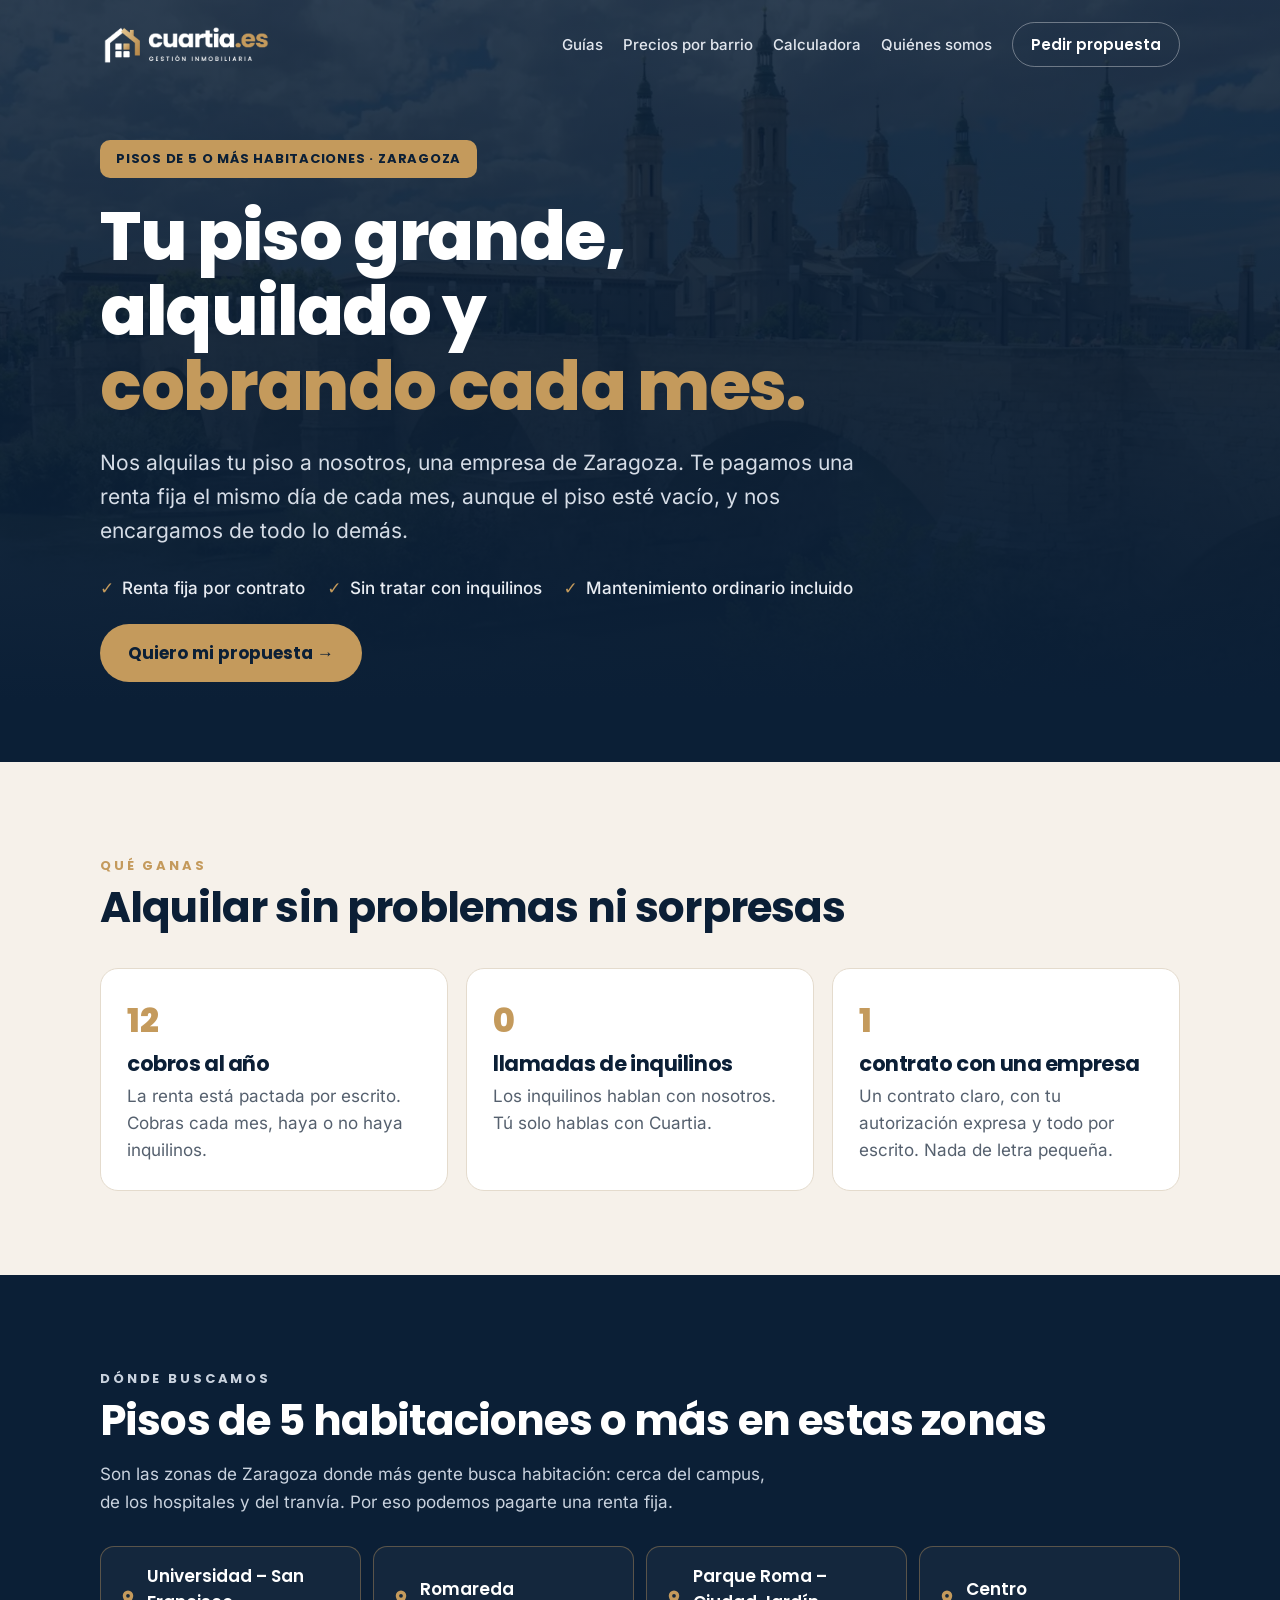
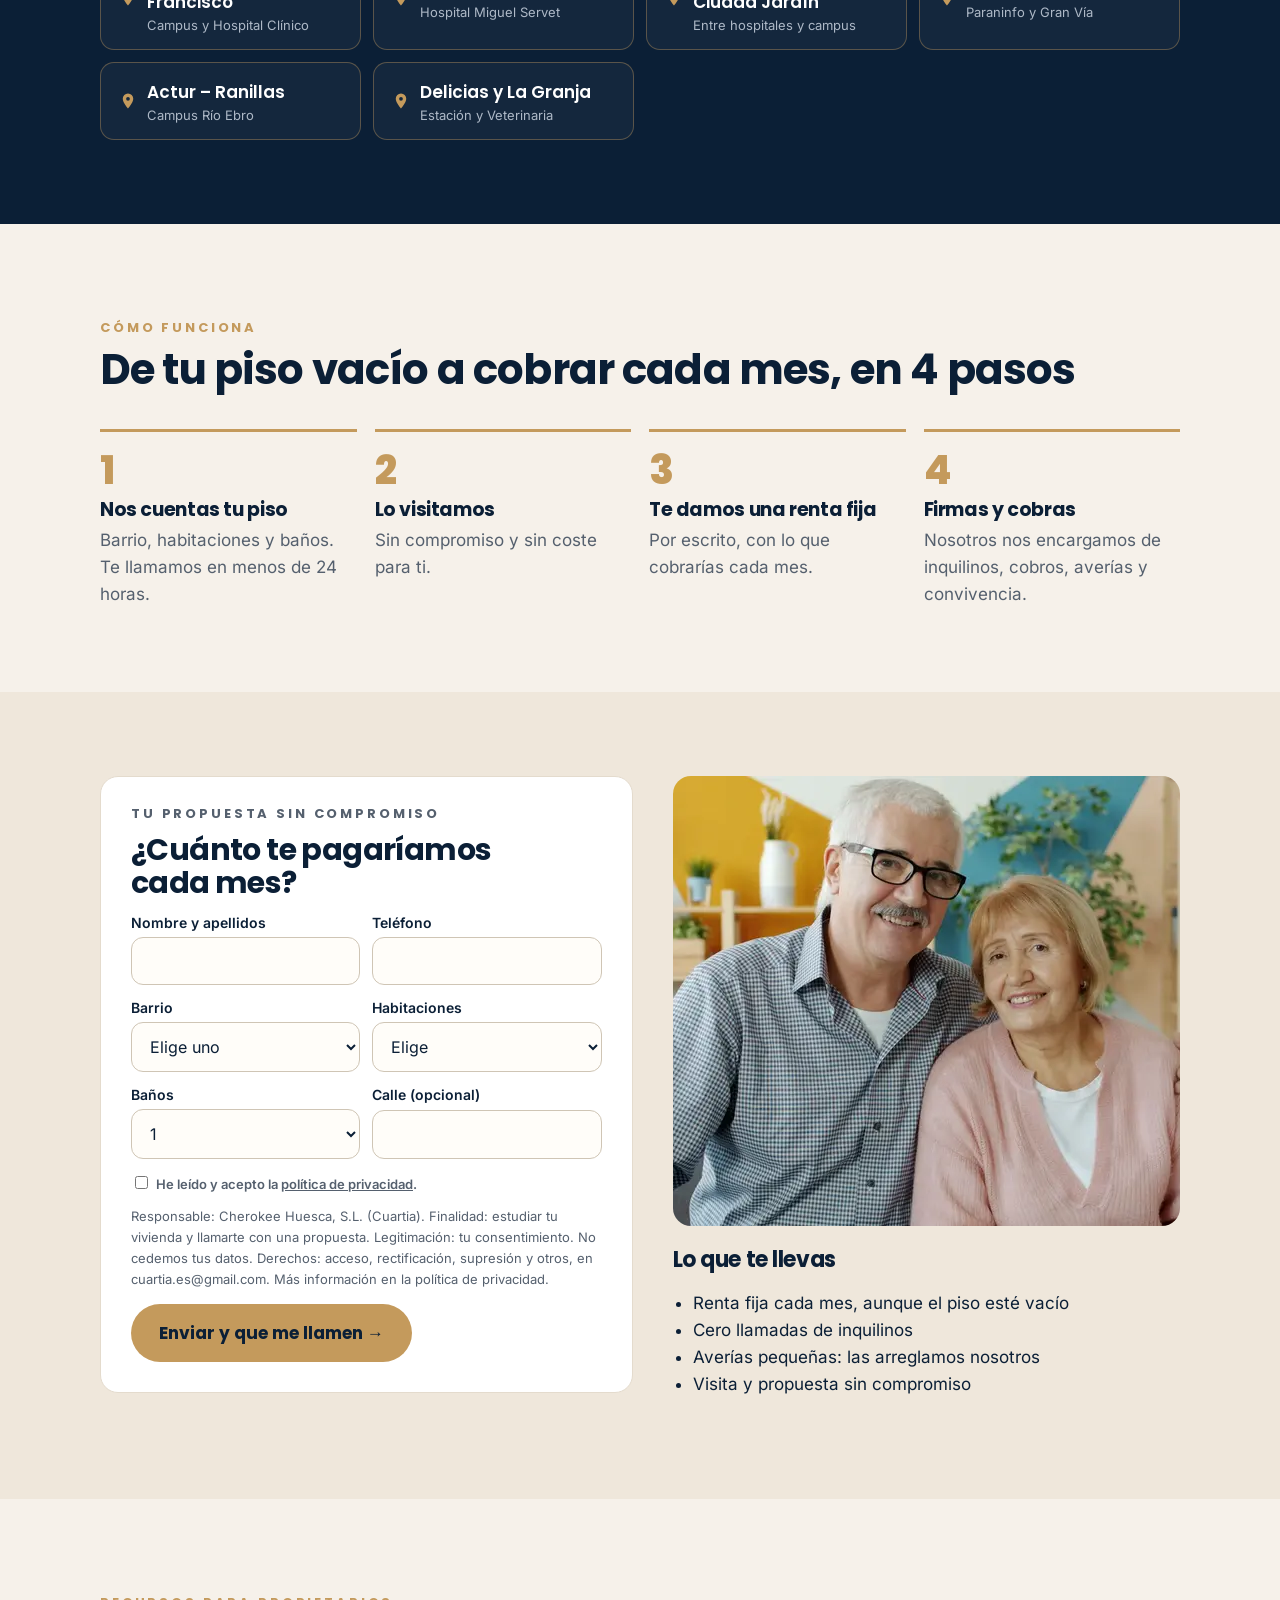
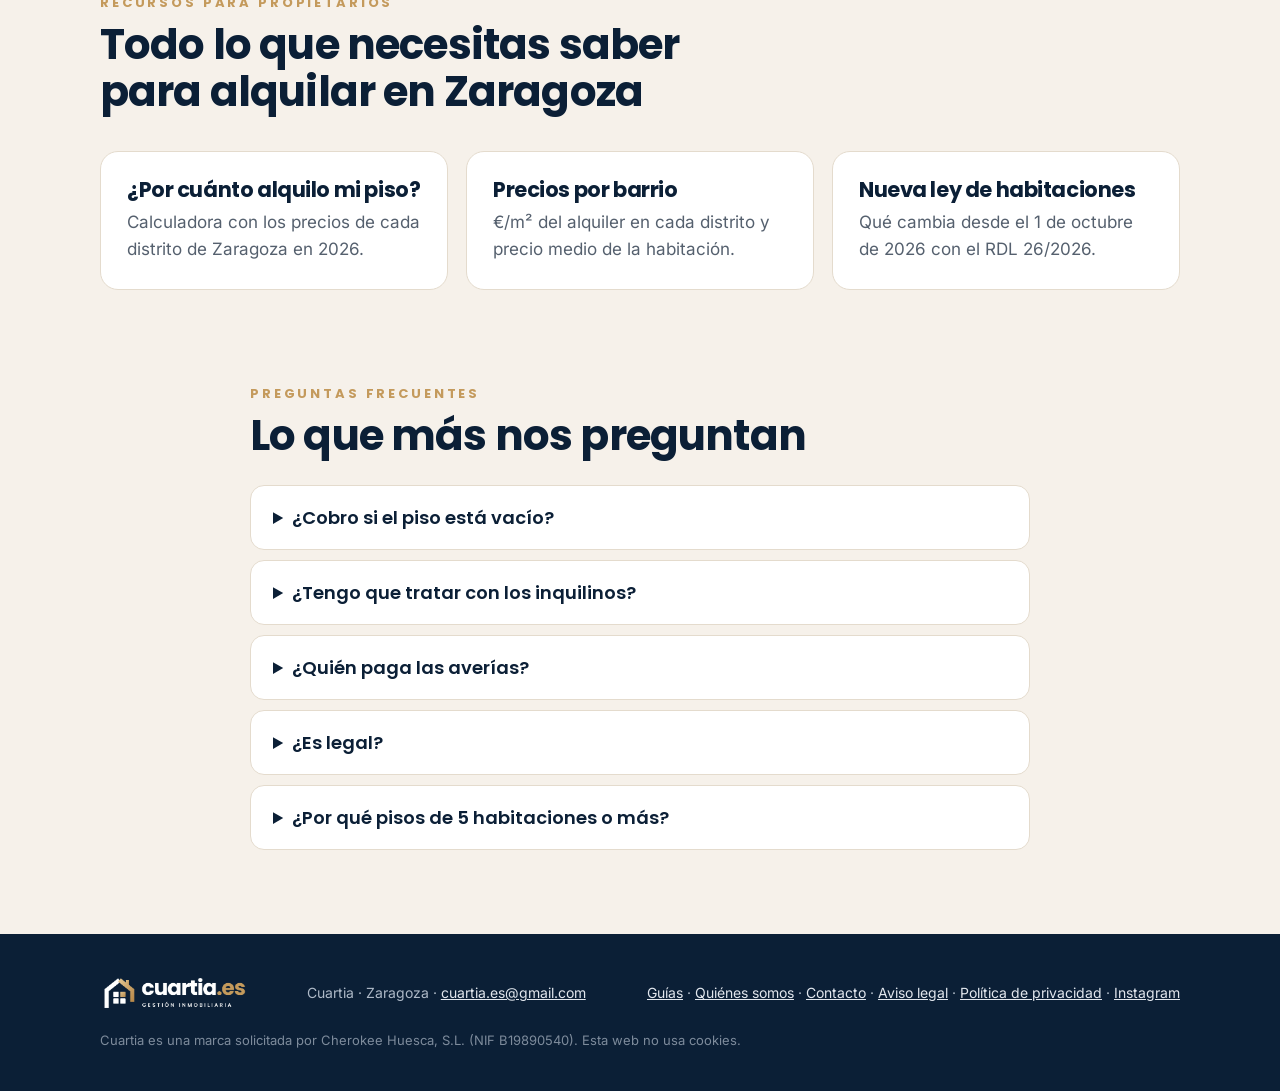
==== commit fb4ac174: "SEO: guías, precios por barrio, calculadora, quiénes somos, contacto, sitemap, robots, datos estruct" ====
--- a/index.html
+++ b/index.html
@@ -3,13 +3,28 @@
 <head>
 <meta charset="utf-8">
 <meta name="viewport" content="width=device-width, initial-scale=1">
-<title>Cuartia · Alquila tu piso grande en Zaragoza con renta fija</title>
+<title>Alquila tu piso grande en Zaragoza con renta fija | Cuartia</title>
 <meta name="description" content="Alquilamos tu piso de 5 habitaciones o más en Zaragoza y te pagamos una renta fija cada mes, aunque esté vacío. Nos encargamos de todo.">
 <link rel="icon" href="favicon.ico" sizes="any">
 <link rel="icon" type="image/png" sizes="32x32" href="img/favicon-32.png">
 <link rel="icon" type="image/png" sizes="16x16" href="img/favicon-16.png">
 <link rel="apple-touch-icon" href="img/apple-touch-icon.png">
+<link rel="canonical" href="https://cuartia.es/">
+<meta name="robots" content="index, follow, max-image-preview:large">
+<meta name="theme-color" content="#0B1F36">
+<meta property="og:type" content="website">
+<meta property="og:locale" content="es_ES">
+<meta property="og:site_name" content="Cuartia">
+<meta property="og:title" content="Alquila tu piso grande en Zaragoza con renta fija | Cuartia">
+<meta property="og:description" content="Pisos de 4, 5 o más habitaciones en Zaragoza: renta fija cada mes por contrato y nos encargamos de todo. Propuesta sin compromiso en 24 horas.">
+<meta property="og:url" content="https://cuartia.es/">
+<meta property="og:image" content="https://cuartia.es/img/og-cuartia.jpg">
+<meta property="og:image:width" content="1200">
+<meta property="og:image:height" content="630">
+<meta name="twitter:card" content="summary_large_image">
+<link rel="preload" as="image" href="img/hero-pilar-1200.webp" imagesrcset="img/hero-pilar-768.webp 768w, img/hero-pilar-1200.webp 1200w, img/hero-pilar-1920.webp 1920w" imagesizes="100vw" fetchpriority="high">
 <link rel="stylesheet" href="fonts/fonts.css">
+<script type="application/ld+json">{"@context":"https://schema.org","@graph":[{"@type":["Organization","RealEstateAgent"],"@id":"https://cuartia.es/#organizacion","name":"Cuartia","legalName":"Cherokee Huesca, S.L.","taxID":"B19890540","url":"https://cuartia.es/","logo":"https://cuartia.es/img/favicon-512.png","image":"https://cuartia.es/img/og-cuartia.jpg","email":"cuartia.es@gmail.com","description":"Empresa de Zaragoza especializada en pisos grandes (4, 5 o más habitaciones): alquiler con renta fija y gestión integral para propietarios.","address":{"@type":"PostalAddress","streetAddress":"Calle de Antonio Maura, 29, 4.º izquierda","postalCode":"50018","addressLocality":"Zaragoza","addressRegion":"Aragón","addressCountry":"ES"},"areaServed":{"@type":"City","name":"Zaragoza","sameAs":"https://es.wikipedia.org/wiki/Zaragoza"},"sameAs":["https://www.instagram.com/cuartia.es/","https://www.facebook.com/profile.php?id=61594954588556"]},{"@type":"WebSite","@id":"https://cuartia.es/#web","url":"https://cuartia.es/","name":"Cuartia","inLanguage":"es-ES","publisher":{"@id":"https://cuartia.es/#organizacion"}},{"@type":"Service","name":"Alquiler con renta fija y gestión integral de pisos grandes","serviceType":"Gestión de alquiler","provider":{"@id":"https://cuartia.es/#organizacion"},"areaServed":{"@type":"City","name":"Zaragoza"},"audience":{"@type":"Audience","audienceType":"Propietarios de pisos de 4, 5 o más habitaciones"}}]}</script>
 <style>
   :root {
     --navy: #0B1F36;
@@ -39,11 +54,15 @@
   header.top { position: absolute; inset: 0 0 auto 0; z-index: 2; }
   header.top .wrap { display: flex; justify-content: space-between; align-items: center; padding-block: 22px; }
   header.top img { height: 44px; width: auto; }
+  header.top nav.menu { display: flex; flex-wrap: wrap; gap: 8px 20px; align-items: center; justify-content: flex-end; }
+  header.top nav.menu a:not(.mini) { color: #E2E7EE; text-decoration: none; font: 500 15px Inter, sans-serif; }
+  header.top nav.menu a:not(.mini):hover { color: var(--gold); }
+  @media (max-width: 700px) { header.top nav.menu a:not(.mini) { display: none; } }
   header.top a.mini { color: var(--white); font: 600 15px Poppins, sans-serif; text-decoration: none; border: 1px solid rgba(255,255,255,.35); padding: 10px 18px; border-radius: 999px; }
 
   /* Hero */
   .hero { position: relative; background: var(--navy); color: var(--white); overflow: hidden; }
-  .hero::before { content: ""; position: absolute; inset: 0; background: url(img/salon2.jpg) center/cover; opacity: .28; }
+  .hero .bg { position: absolute; inset: 0; width: 100%; height: 100%; object-fit: cover; opacity: .32; }
   .hero::after { content: ""; position: absolute; inset: 0; background: linear-gradient(180deg, rgba(11,31,54,.55) 0%, var(--navy) 92%); }
   .hero .wrap { position: relative; z-index: 1; padding-block: 140px 80px; display: grid; gap: 22px; max-width: 880px; margin-left: max(20px, calc((100% - 1120px)/2)); }
   .badge { display: inline-block; background: var(--gold); color: var(--navy); font: 700 13px Poppins, sans-serif; letter-spacing: .06em; padding: 9px 16px; border-radius: 10px; justify-self: start; }
@@ -109,12 +128,13 @@
 
 <header class="top">
   <div class="wrap">
-    <img src="img/logo_blanco.png" alt="Cuartia · Gestión inmobiliaria">
-    <a class="mini" href="#propuesta">Pedir propuesta</a>
+    <a href="/"><img src="img/logo_blanco.png" alt="Cuartia, gestión inmobiliaria en Zaragoza" width="194" height="44"></a>
+    <nav class="menu" aria-label="Menú principal"><a href="/guias/">Guías</a><a href="/precios-alquiler-zaragoza/">Precios por barrio</a><a href="/calculadora-alquiler-zaragoza/">Calculadora</a><a href="/quienes-somos/">Quiénes somos</a><a class="mini" href="#propuesta">Pedir propuesta</a></nav>
   </div>
 </header>
 
 <section class="hero" style="padding:0">
+  <img class="bg" src="img/hero-pilar-1200.webp" srcset="img/hero-pilar-768.webp 768w, img/hero-pilar-1200.webp 1200w, img/hero-pilar-1920.webp 1920w" sizes="100vw" alt="" width="1920" height="960" fetchpriority="high">
   <div class="wrap">
     <span class="badge">PISOS DE 5 O MÁS HABITACIONES · ZARAGOZA</span>
     <h1>Tu piso grande, alquilado y <em>cobrando cada mes.</em></h1>
@@ -204,7 +224,7 @@
       <p class="legal" id="err" style="color:#9A2E2E;display:none"></p>
     </form>
     <div class="aside">
-      <img src="img/t2_relax_mayores.jpg" alt="Propietarios tranquilos en casa" loading="lazy">
+      <img src="img/t2_relax_mayores-800.webp" alt="Pareja de propietarios tranquilos en su casa" loading="lazy" width="800" height="450">
       <h3 style="margin-top:22px;font-size:22px">Lo que te llevas</h3>
       <ul>
         <li>Renta fija cada mes, aunque el piso esté vacío</li>
@@ -212,6 +232,18 @@
         <li>Averías pequeñas: las arreglamos nosotros</li>
         <li>Visita y propuesta sin compromiso</li>
       </ul>
+    </div>
+  </div>
+</section>
+
+<section style="padding-bottom:0">
+  <div class="wrap">
+    <p class="eyebrow">Recursos para propietarios</p>
+    <h2>Todo lo que necesitas saber para alquilar en Zaragoza</h2>
+    <div class="grid3">
+      <a class="card" style="text-decoration:none" href="/calculadora-alquiler-zaragoza/"><h3>¿Por cuánto alquilo mi piso?</h3><p>Calculadora con los precios de cada distrito de Zaragoza en 2026.</p></a>
+      <a class="card" style="text-decoration:none" href="/precios-alquiler-zaragoza/"><h3>Precios por barrio</h3><p>€/m² del alquiler en cada distrito y precio medio de la habitación.</p></a>
+      <a class="card" style="text-decoration:none" href="/guias/nueva-ley-alquiler-habitaciones-rdl-26-2026/"><h3>Nueva ley de habitaciones</h3><p>Qué cambia desde el 1 de octubre de 2026 con el RDL 26/2026.</p></a>
     </div>
   </div>
 </section>
@@ -232,7 +264,7 @@
   <div class="wrap">
     <img src="img/logo_blanco.png" alt="Cuartia">
     <div>Cuartia · Zaragoza · <a href="mailto:cuartia.es@gmail.com">cuartia.es@gmail.com</a></div>
-    <div><a href="aviso-legal.html">Aviso legal</a> · <a href="privacidad.html">Política de privacidad</a> · <a href="https://www.instagram.com/cuartia.es/" target="_blank" rel="noopener">Instagram</a></div>
+    <div><a href="/guias/">Guías</a> · <a href="/quienes-somos/">Quiénes somos</a> · <a href="/contacto/">Contacto</a> · <a href="aviso-legal.html">Aviso legal</a> · <a href="privacidad.html">Política de privacidad</a> · <a href="https://www.instagram.com/cuartia.es/" target="_blank" rel="noopener">Instagram</a></div>
     <div style="opacity:.7;font-size:13px">Cuartia es una marca solicitada por Cherokee Huesca, S.L. (NIF B19890540). Esta web no usa cookies.</div>
   </div>
 </footer>
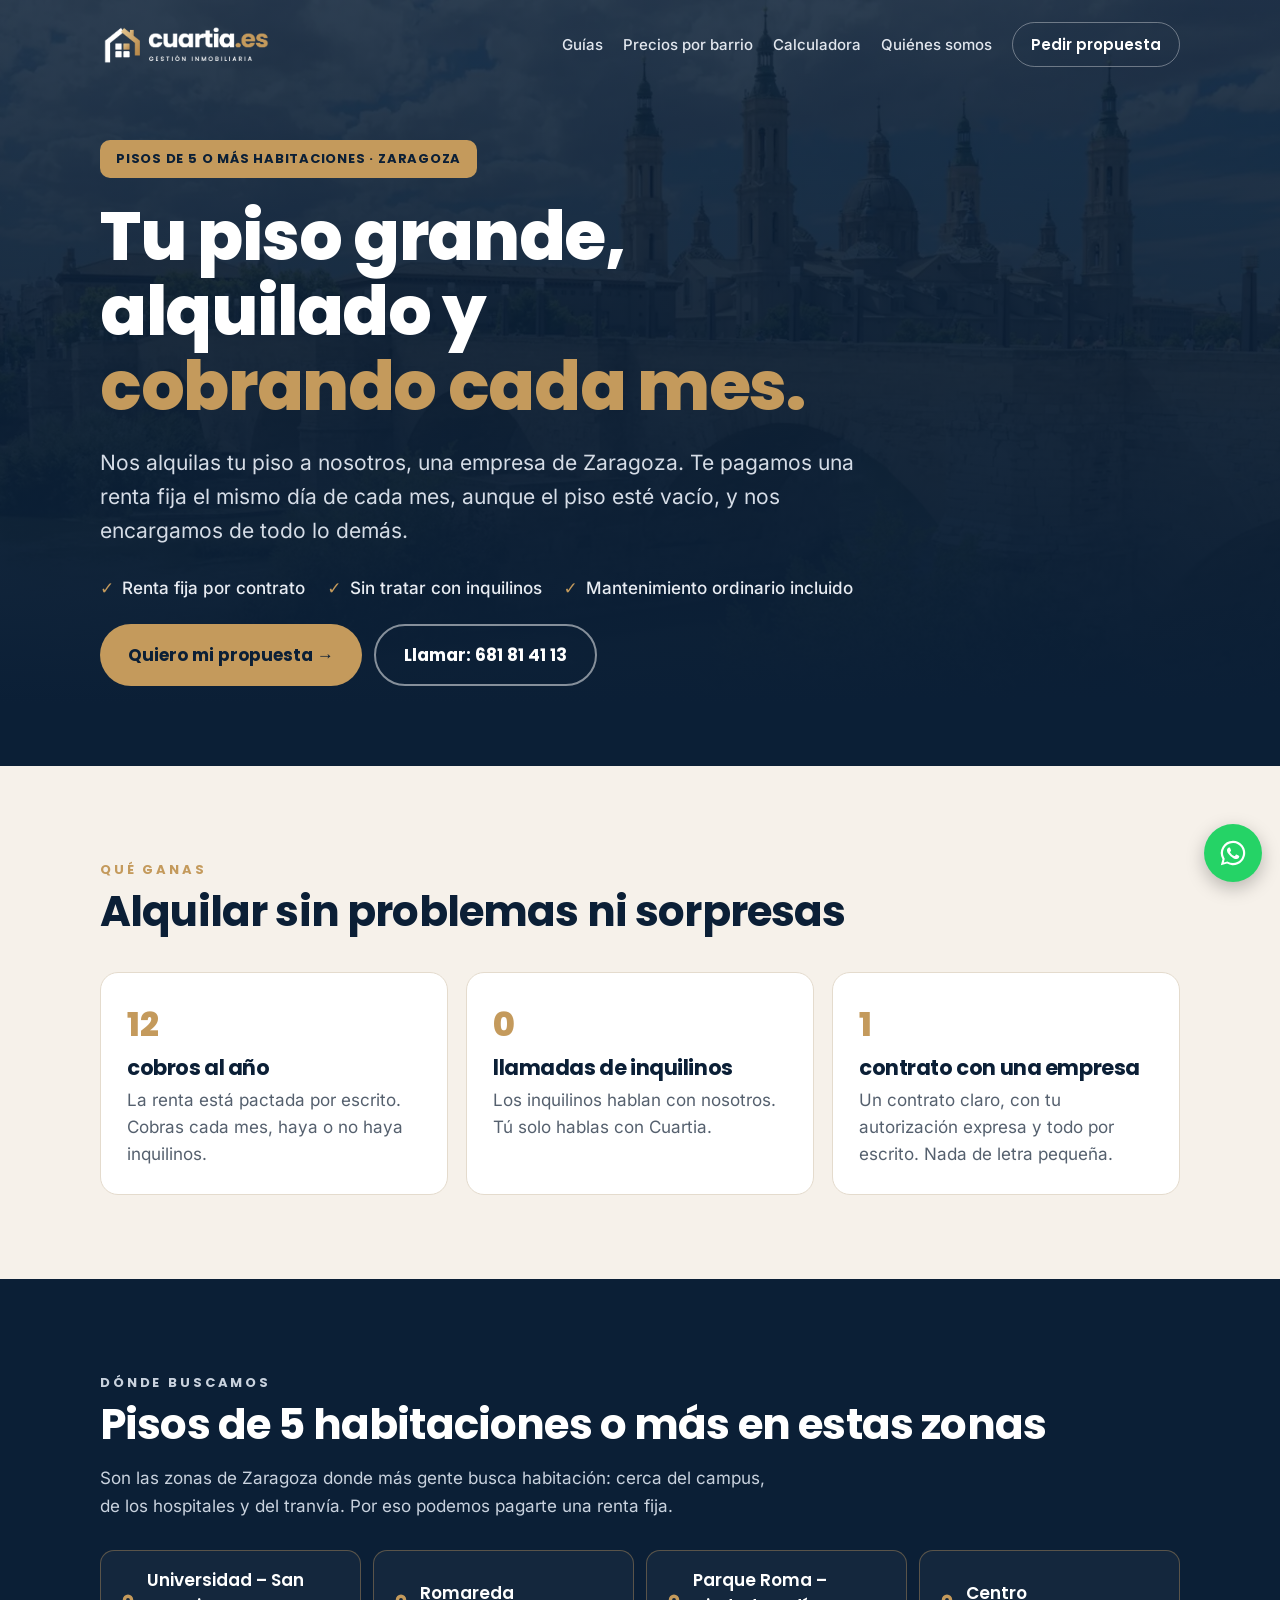
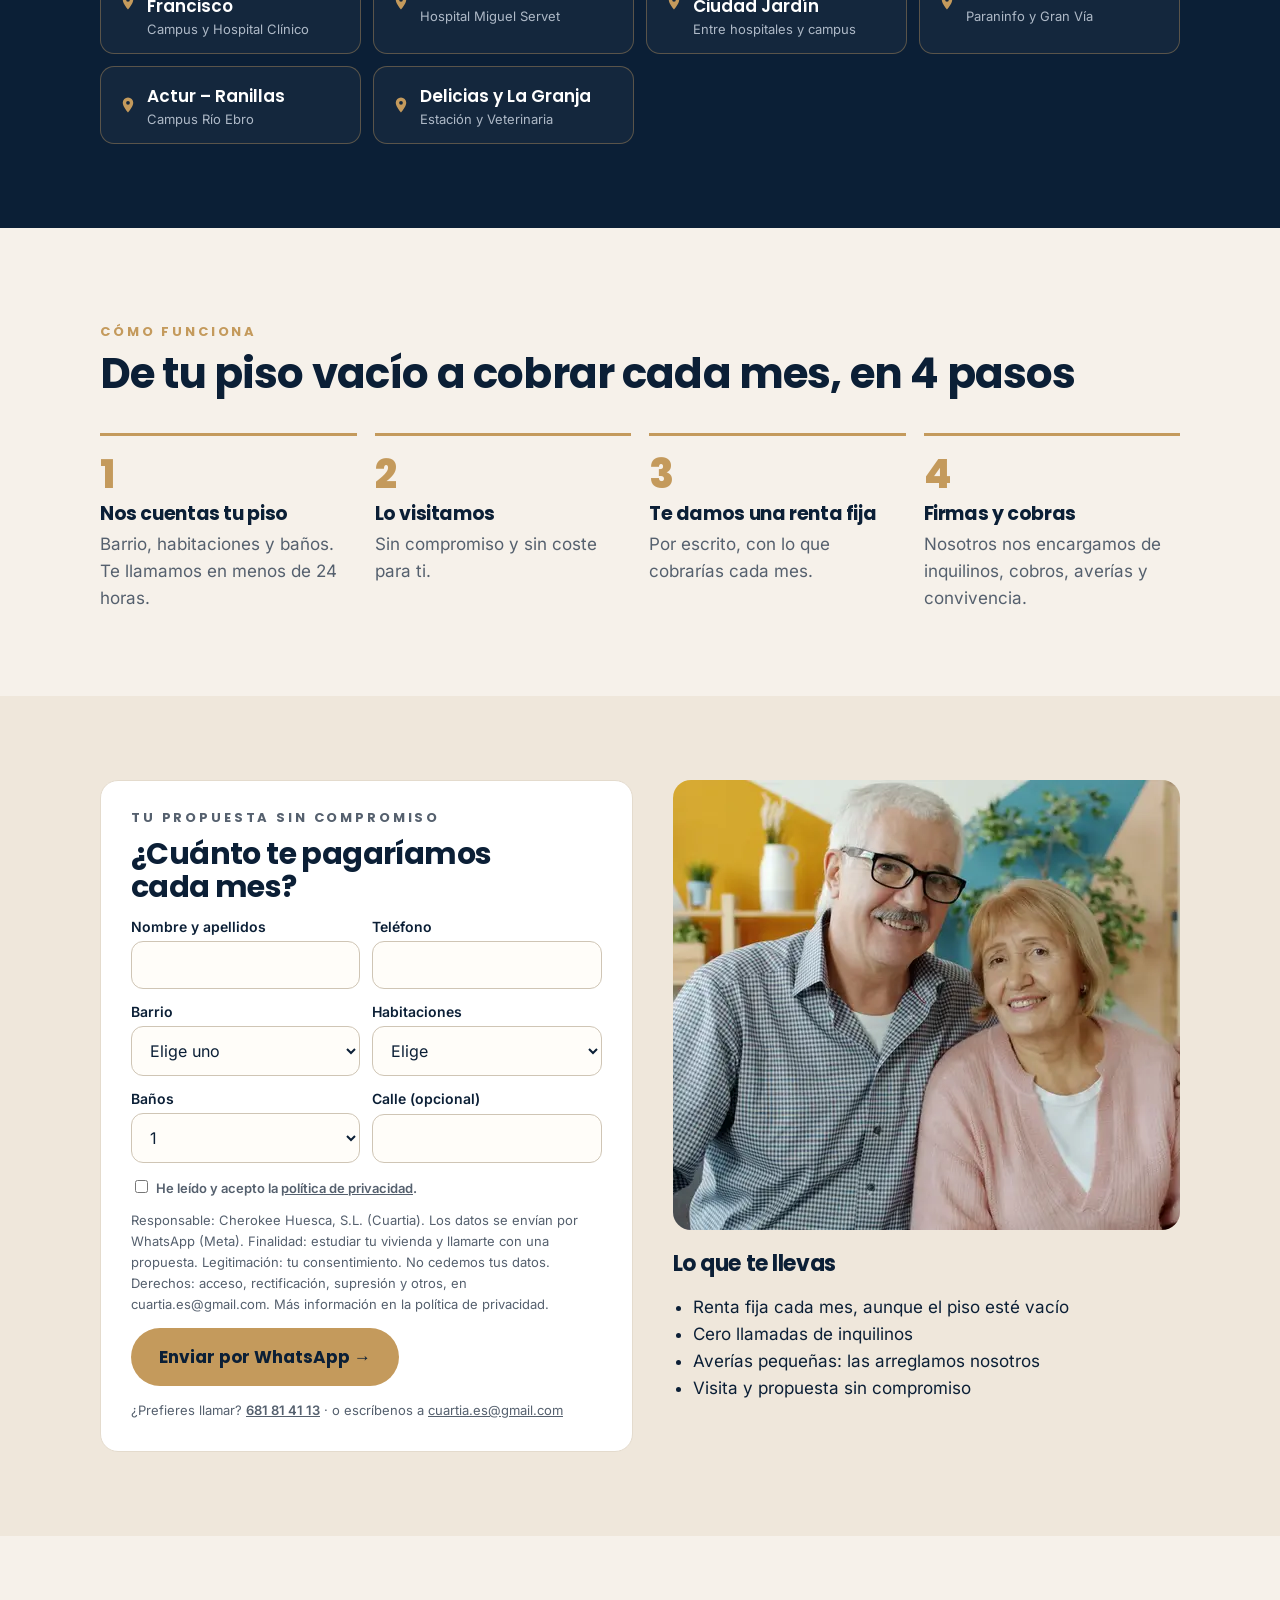
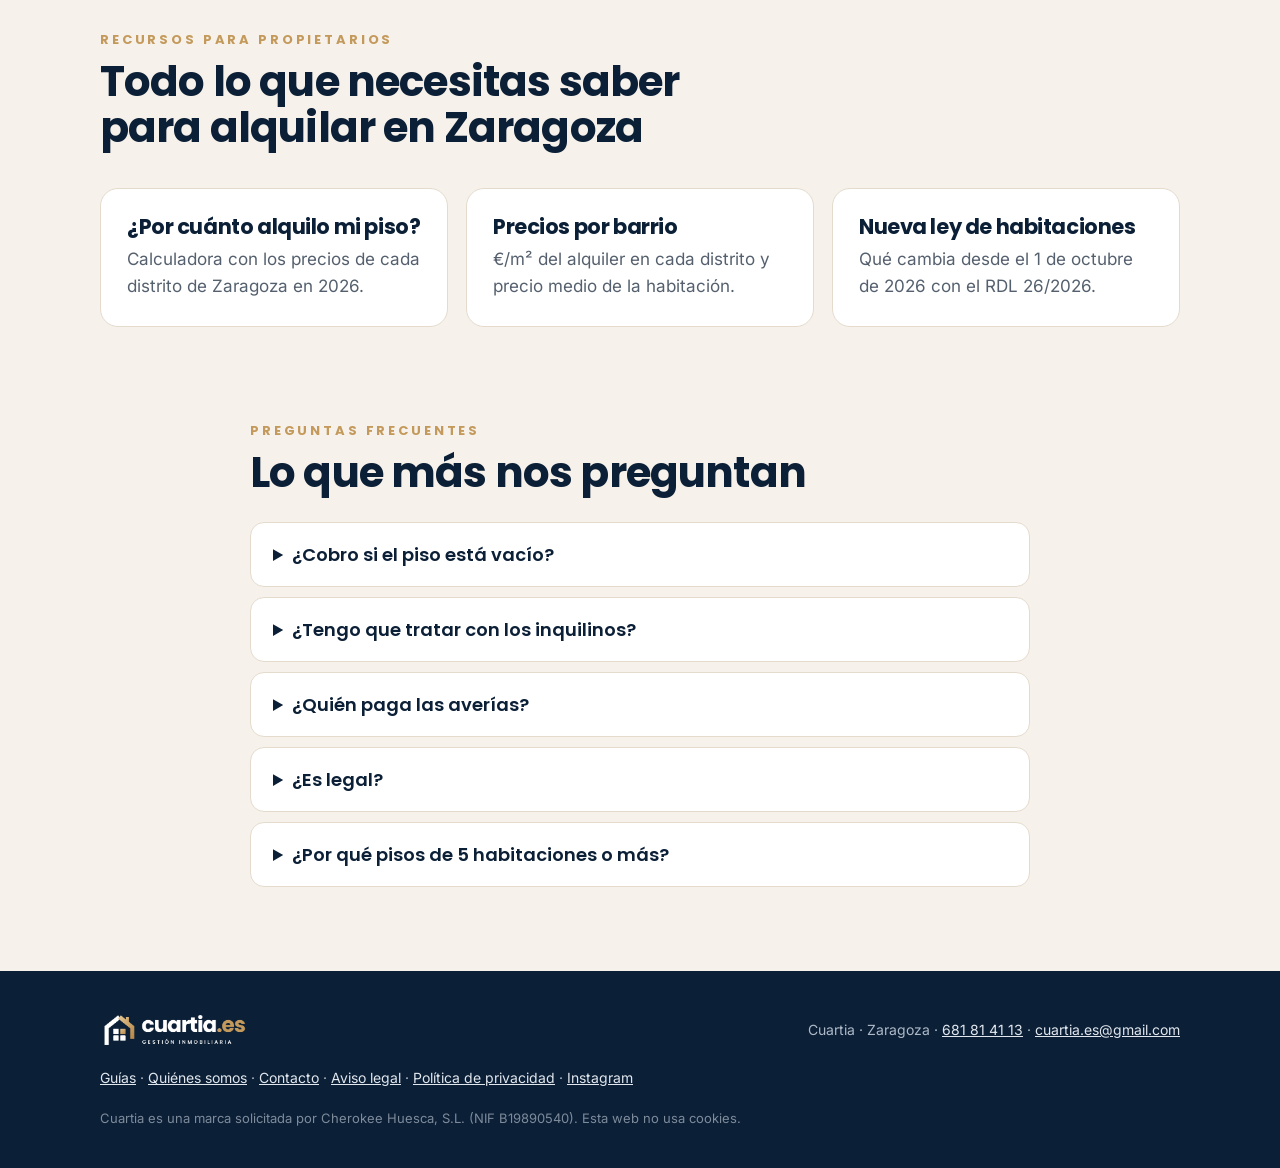
==== commit b22484cb: "Teléfono 681 81 41 13, WhatsApp en formulario y botón flotante, quiénes somos como startup Co-Author" ====
--- a/index.html
+++ b/index.html
@@ -24,7 +24,7 @@
 <meta name="twitter:card" content="summary_large_image">
 <link rel="preload" as="image" href="img/hero-pilar-1200.webp" imagesrcset="img/hero-pilar-768.webp 768w, img/hero-pilar-1200.webp 1200w, img/hero-pilar-1920.webp 1920w" imagesizes="100vw" fetchpriority="high">
 <link rel="stylesheet" href="fonts/fonts.css">
-<script type="application/ld+json">{"@context":"https://schema.org","@graph":[{"@type":["Organization","RealEstateAgent"],"@id":"https://cuartia.es/#organizacion","name":"Cuartia","legalName":"Cherokee Huesca, S.L.","taxID":"B19890540","url":"https://cuartia.es/","logo":"https://cuartia.es/img/favicon-512.png","image":"https://cuartia.es/img/og-cuartia.jpg","email":"cuartia.es@gmail.com","description":"Empresa de Zaragoza especializada en pisos grandes (4, 5 o más habitaciones): alquiler con renta fija y gestión integral para propietarios.","address":{"@type":"PostalAddress","streetAddress":"Calle de Antonio Maura, 29, 4.º izquierda","postalCode":"50018","addressLocality":"Zaragoza","addressRegion":"Aragón","addressCountry":"ES"},"areaServed":{"@type":"City","name":"Zaragoza","sameAs":"https://es.wikipedia.org/wiki/Zaragoza"},"sameAs":["https://www.instagram.com/cuartia.es/","https://www.facebook.com/profile.php?id=61594954588556"]},{"@type":"WebSite","@id":"https://cuartia.es/#web","url":"https://cuartia.es/","name":"Cuartia","inLanguage":"es-ES","publisher":{"@id":"https://cuartia.es/#organizacion"}},{"@type":"Service","name":"Alquiler con renta fija y gestión integral de pisos grandes","serviceType":"Gestión de alquiler","provider":{"@id":"https://cuartia.es/#organizacion"},"areaServed":{"@type":"City","name":"Zaragoza"},"audience":{"@type":"Audience","audienceType":"Propietarios de pisos de 4, 5 o más habitaciones"}}]}</script>
+<script type="application/ld+json">{"@context":"https://schema.org","@graph":[{"@type":["Organization","RealEstateAgent"],"@id":"https://cuartia.es/#organizacion","name":"Cuartia","legalName":"Cherokee Huesca, S.L.","taxID":"B19890540","url":"https://cuartia.es/","logo":"https://cuartia.es/img/favicon-512.png","image":"https://cuartia.es/img/og-cuartia.jpg","email":"cuartia.es@gmail.com","telephone":"+34681814113","description":"Empresa de Zaragoza especializada en pisos grandes (4, 5 o más habitaciones): alquiler con renta fija y gestión integral para propietarios.","address":{"@type":"PostalAddress","streetAddress":"Calle de Antonio Maura, 29, 4.º izquierda","postalCode":"50018","addressLocality":"Zaragoza","addressRegion":"Aragón","addressCountry":"ES"},"areaServed":{"@type":"City","name":"Zaragoza","sameAs":"https://es.wikipedia.org/wiki/Zaragoza"},"sameAs":["https://www.instagram.com/cuartia.es/","https://www.facebook.com/profile.php?id=61594954588556"]},{"@type":"WebSite","@id":"https://cuartia.es/#web","url":"https://cuartia.es/","name":"Cuartia","inLanguage":"es-ES","publisher":{"@id":"https://cuartia.es/#organizacion"}},{"@type":"Service","name":"Alquiler con renta fija y gestión integral de pisos grandes","serviceType":"Gestión de alquiler","provider":{"@id":"https://cuartia.es/#organizacion"},"areaServed":{"@type":"City","name":"Zaragoza"},"audience":{"@type":"Audience","audienceType":"Propietarios de pisos de 4, 5 o más habitaciones"}}]}</script>
 <style>
   :root {
     --navy: #0B1F36;
@@ -121,6 +121,7 @@
   footer img { height: 38px; width: auto; }
   footer a { color: #E2E7EE; }
 
+  .wa { position: fixed; right: 18px; bottom: 18px; z-index: 50; width: 58px; height: 58px; border-radius: 50%; background: #25D366; display: grid; place-items: center; box-shadow: 0 6px 18px rgba(0,0,0,.25); }
   @media (prefers-reduced-motion: reduce) { html { scroll-behavior: auto; } }
 </style>
 </head>
@@ -144,7 +145,7 @@
       <li>Sin tratar con inquilinos</li>
       <li>Mantenimiento ordinario incluido</li>
     </ul>
-    <div><a class="btn" href="#propuesta">Quiero mi propuesta →</a></div>
+    <div style="display:flex;flex-wrap:wrap;gap:12px"><a class="btn" href="#propuesta">Quiero mi propuesta →</a><a class="btn" style="background:transparent;color:#fff;border:2px solid rgba(255,255,255,.5)" href="tel:+34681814113">Llamar: 681 81 41 13</a></div>
   </div>
 </section>
 
@@ -218,9 +219,10 @@
         <label for="calle">Calle (opcional)<input id="calle" name="calle" autocomplete="street-address"></label>
       </div>
       <label class="legal" style="display:block"><input type="checkbox" id="acepto" required>He leído y acepto la <a href="privacidad.html" target="_blank" rel="noopener">política de privacidad</a>.</label>
-      <p class="legal" style="margin:0">Responsable: Cherokee Huesca, S.L. (Cuartia). Finalidad: estudiar tu vivienda y llamarte con una propuesta. Legitimación: tu consentimiento. No cedemos tus datos. Derechos: acceso, rectificación, supresión y otros, en cuartia.es@gmail.com. Más información en la política de privacidad.</p>
-      <button class="btn" type="submit" style="justify-self:start">Enviar y que me llamen →</button>
-      <p class="ok" id="ok">Se ha abierto tu correo con los datos rellenos: pulsa «Enviar» y te llamamos en menos de 24 horas. Si no se abre, escríbenos a <b>cuartia.es@gmail.com</b>.</p>
+      <p class="legal" style="margin:0">Responsable: Cherokee Huesca, S.L. (Cuartia). Los datos se envían por WhatsApp (Meta). Finalidad: estudiar tu vivienda y llamarte con una propuesta. Legitimación: tu consentimiento. No cedemos tus datos. Derechos: acceso, rectificación, supresión y otros, en cuartia.es@gmail.com. Más información en la política de privacidad.</p>
+      <button class="btn" type="submit" style="justify-self:start">Enviar por WhatsApp →</button>
+      <p class="legal" style="margin:0">¿Prefieres llamar? <a href="tel:+34681814113"><b>681 81 41 13</b></a> · o escríbenos a <a href="mailto:cuartia.es@gmail.com">cuartia.es@gmail.com</a></p>
+      <p class="ok" id="ok">Se ha abierto WhatsApp con tus datos: pulsa «Enviar» y te llamamos en menos de 24 horas. Si no se abre, llámanos al <a href="tel:+34681814113"><b>681 81 41 13</b></a>.</p>
       <p class="legal" id="err" style="color:#9A2E2E;display:none"></p>
     </form>
     <div class="aside">
@@ -263,11 +265,12 @@
 <footer>
   <div class="wrap">
     <img src="img/logo_blanco.png" alt="Cuartia">
-    <div>Cuartia · Zaragoza · <a href="mailto:cuartia.es@gmail.com">cuartia.es@gmail.com</a></div>
+    <div>Cuartia · Zaragoza · <a href="tel:+34681814113">681 81 41 13</a> · <a href="mailto:cuartia.es@gmail.com">cuartia.es@gmail.com</a></div>
     <div><a href="/guias/">Guías</a> · <a href="/quienes-somos/">Quiénes somos</a> · <a href="/contacto/">Contacto</a> · <a href="aviso-legal.html">Aviso legal</a> · <a href="privacidad.html">Política de privacidad</a> · <a href="https://www.instagram.com/cuartia.es/" target="_blank" rel="noopener">Instagram</a></div>
     <div style="opacity:.7;font-size:13px">Cuartia es una marca solicitada por Cherokee Huesca, S.L. (NIF B19890540). Esta web no usa cookies.</div>
   </div>
 </footer>
+<a class="wa" href="https://wa.me/34681814113?text=Hola%2C%20tengo%20un%20piso%20en%20Zaragoza%20y%20quiero%20informaci%C3%B3n%20sobre%20Cuartia." target="_blank" rel="noopener" aria-label="Escríbenos por WhatsApp"><svg viewBox="0 0 32 32" width="30" height="30" fill="#fff" aria-hidden="true"><path d="M16 3a13 13 0 0 0-11.2 19.6L3 29l6.6-1.7A13 13 0 1 0 16 3Zm0 23.7a10.7 10.7 0 0 1-5.5-1.5l-.4-.2-3.9 1 1-3.8-.2-.4A10.7 10.7 0 1 1 16 26.7Zm5.9-8c-.3-.2-1.9-.9-2.2-1s-.5-.2-.7.2-.8 1-1 1.2-.4.2-.7.1a8.8 8.8 0 0 1-4.4-3.8c-.3-.6.3-.5 1-1.7.1-.2 0-.4 0-.6l-1-2.4c-.3-.6-.5-.5-.7-.5h-.6a1.2 1.2 0 0 0-.9.4 3.6 3.6 0 0 0-1.1 2.7 6.3 6.3 0 0 0 1.3 3.3 14.4 14.4 0 0 0 5.5 4.9c2 .9 2.8.9 3.8.8a3.3 3.3 0 0 0 2.2-1.5 2.7 2.7 0 0 0 .2-1.5c-.1-.2-.3-.2-.6-.4Z"/></svg></a>
 
 <script>
   const f = document.getElementById('f');
@@ -282,7 +285,7 @@
     err.style.display = 'none';
     enviando = true;
     const cuerpo = `Nombre: ${v('nombre')}\nTeléfono: ${v('tel')}\nBarrio: ${v('barrio')}\nHabitaciones: ${v('hab')}\nBaños: ${v('banos')}\nCalle: ${v('calle') || '-'}`;
-    location.href = 'mailto:cuartia.es@gmail.com?subject=' + encodeURIComponent('Propuesta Cuartia - ' + v('barrio')) + '&body=' + encodeURIComponent(cuerpo);
+    window.open('https://wa.me/34681814113?text=' + encodeURIComponent('Hola, quiero una propuesta de Cuartia para mi piso.\n' + cuerpo), '_blank', 'noopener');
     document.getElementById('ok').style.display = 'block';
     setTimeout(() => { enviando = false; }, 3000);
   });
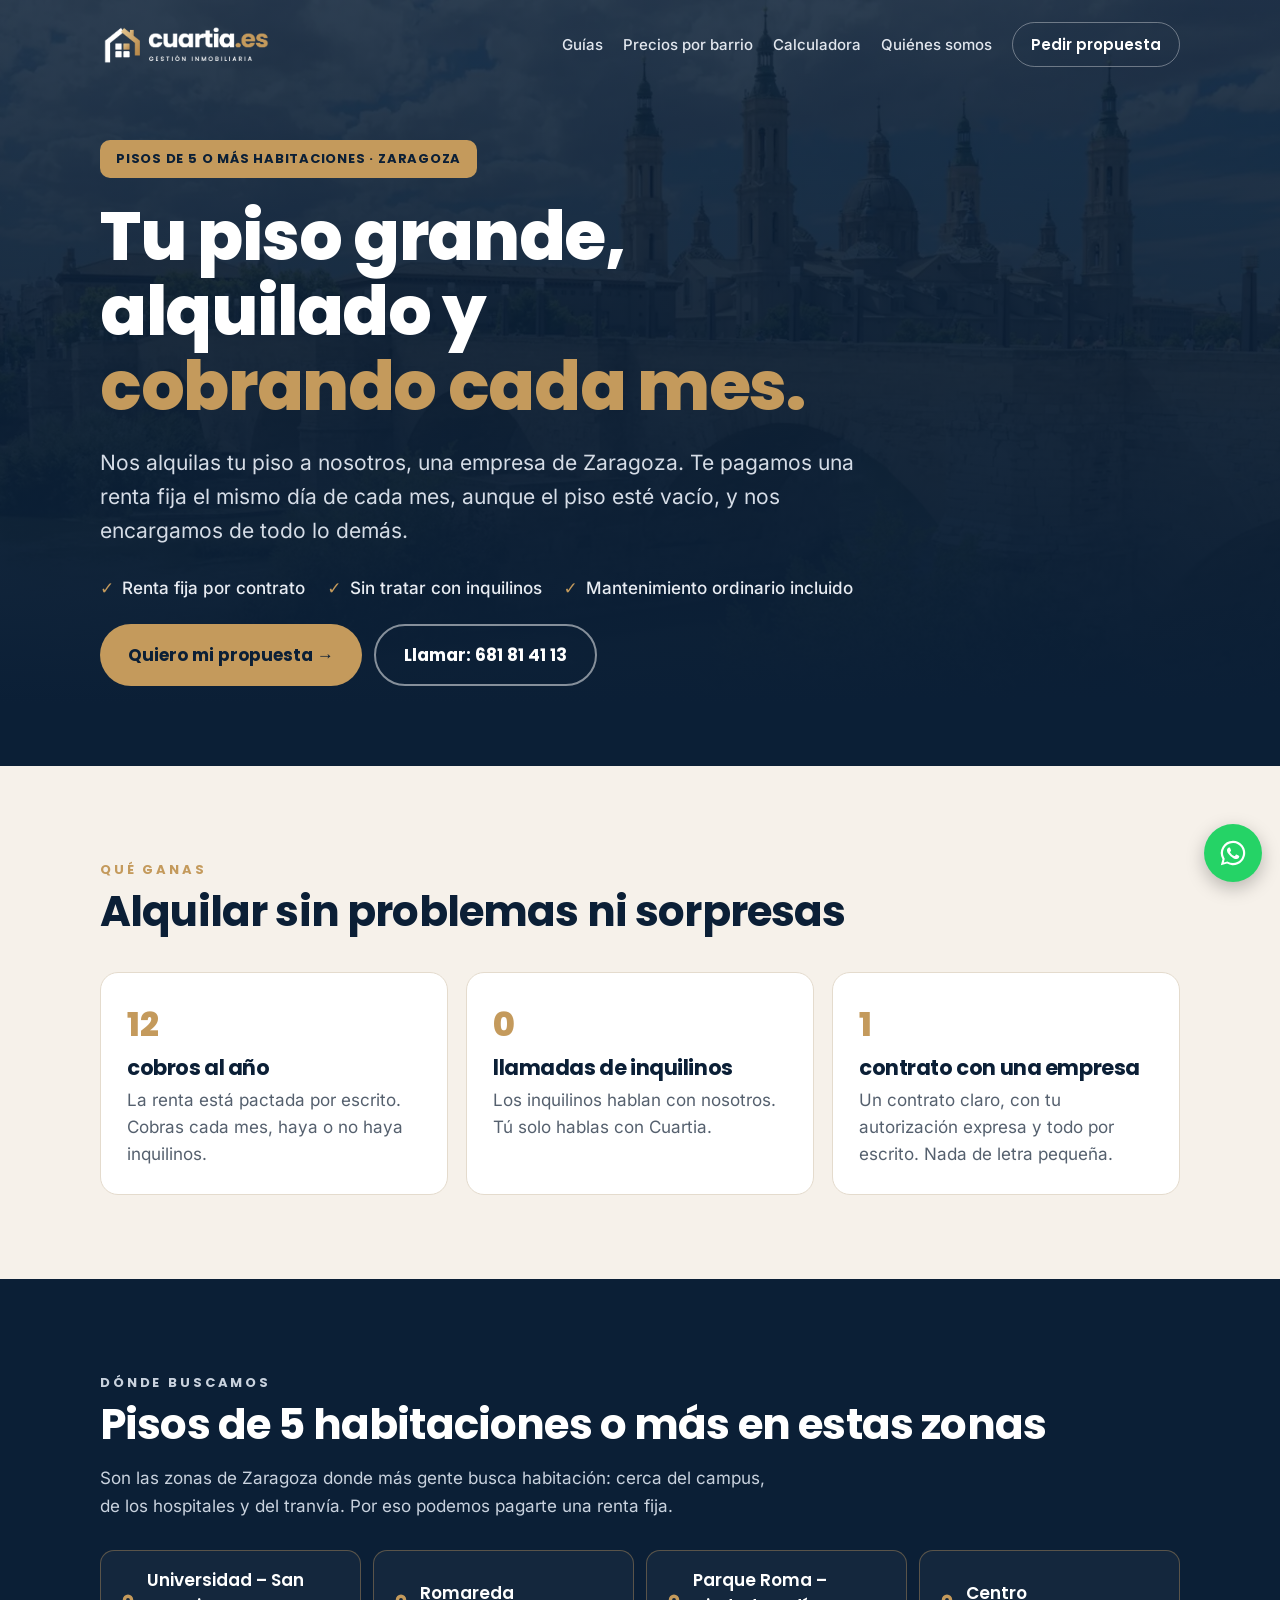
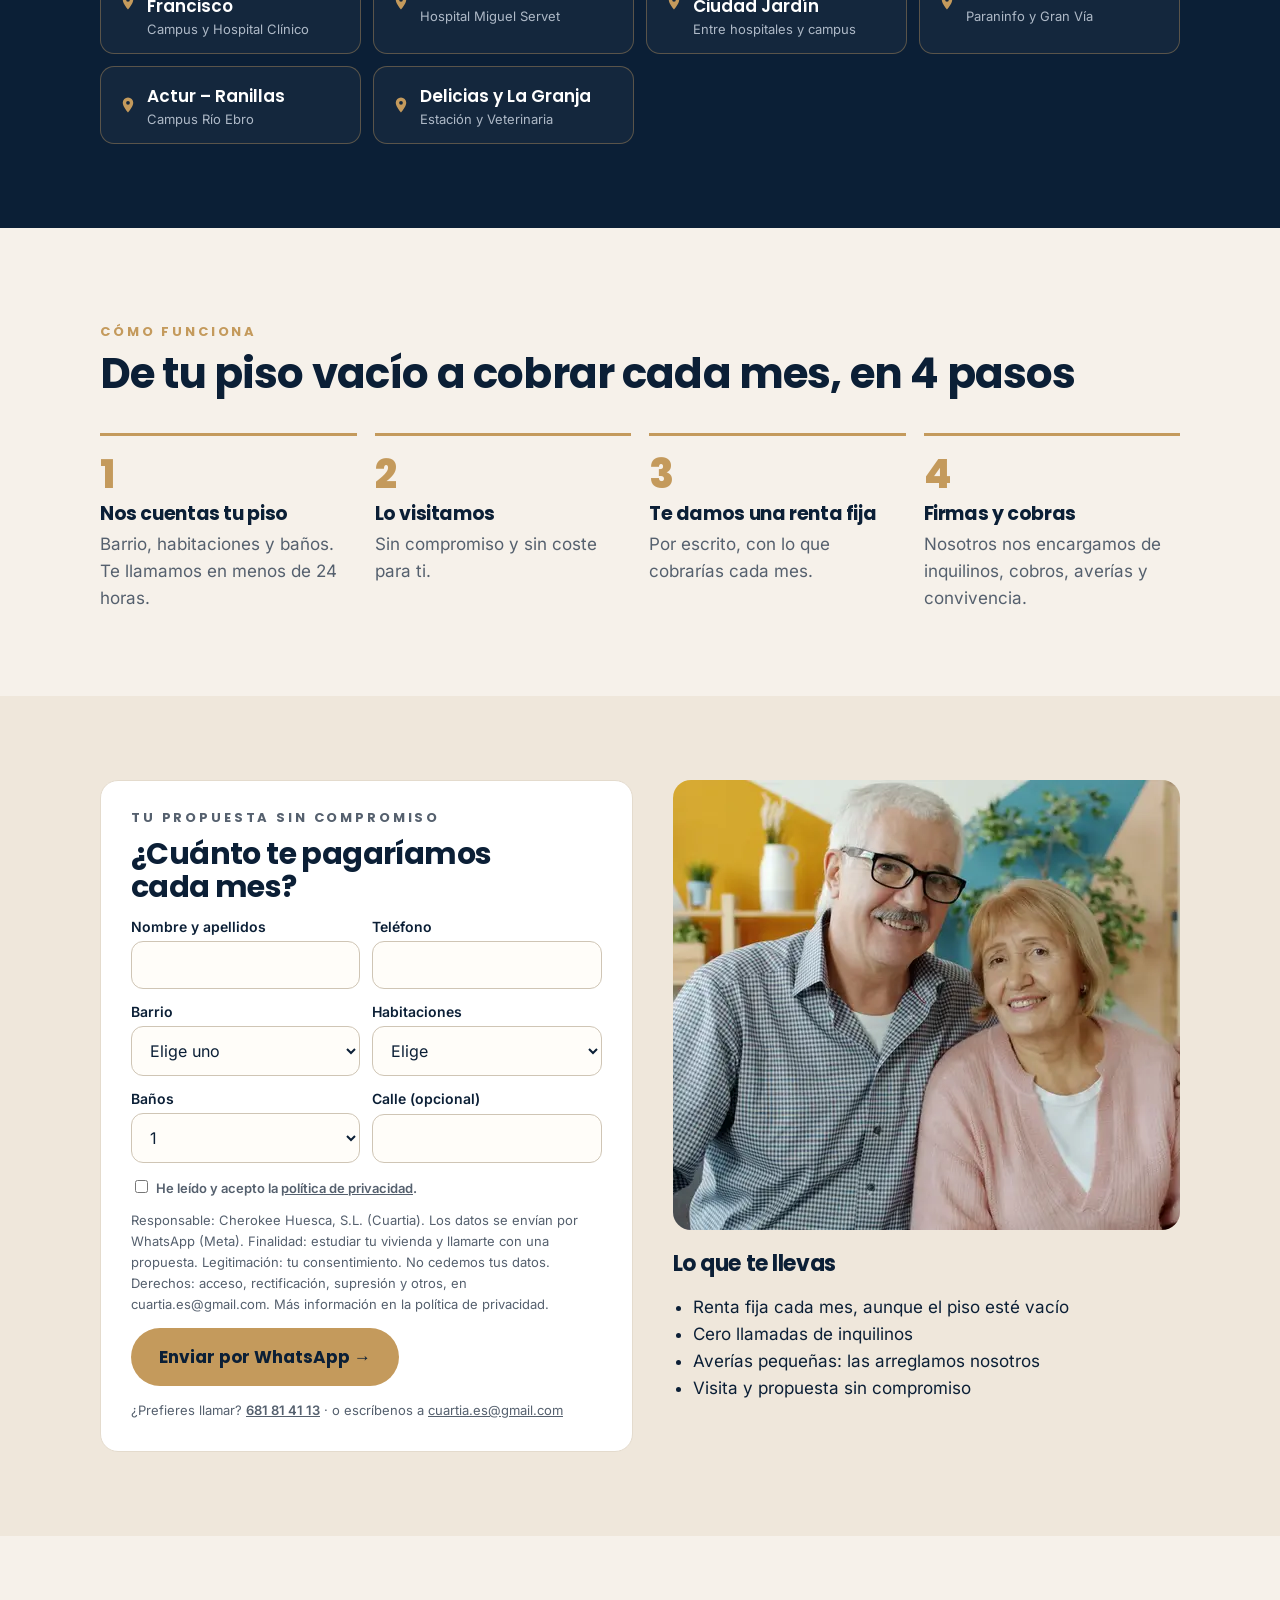
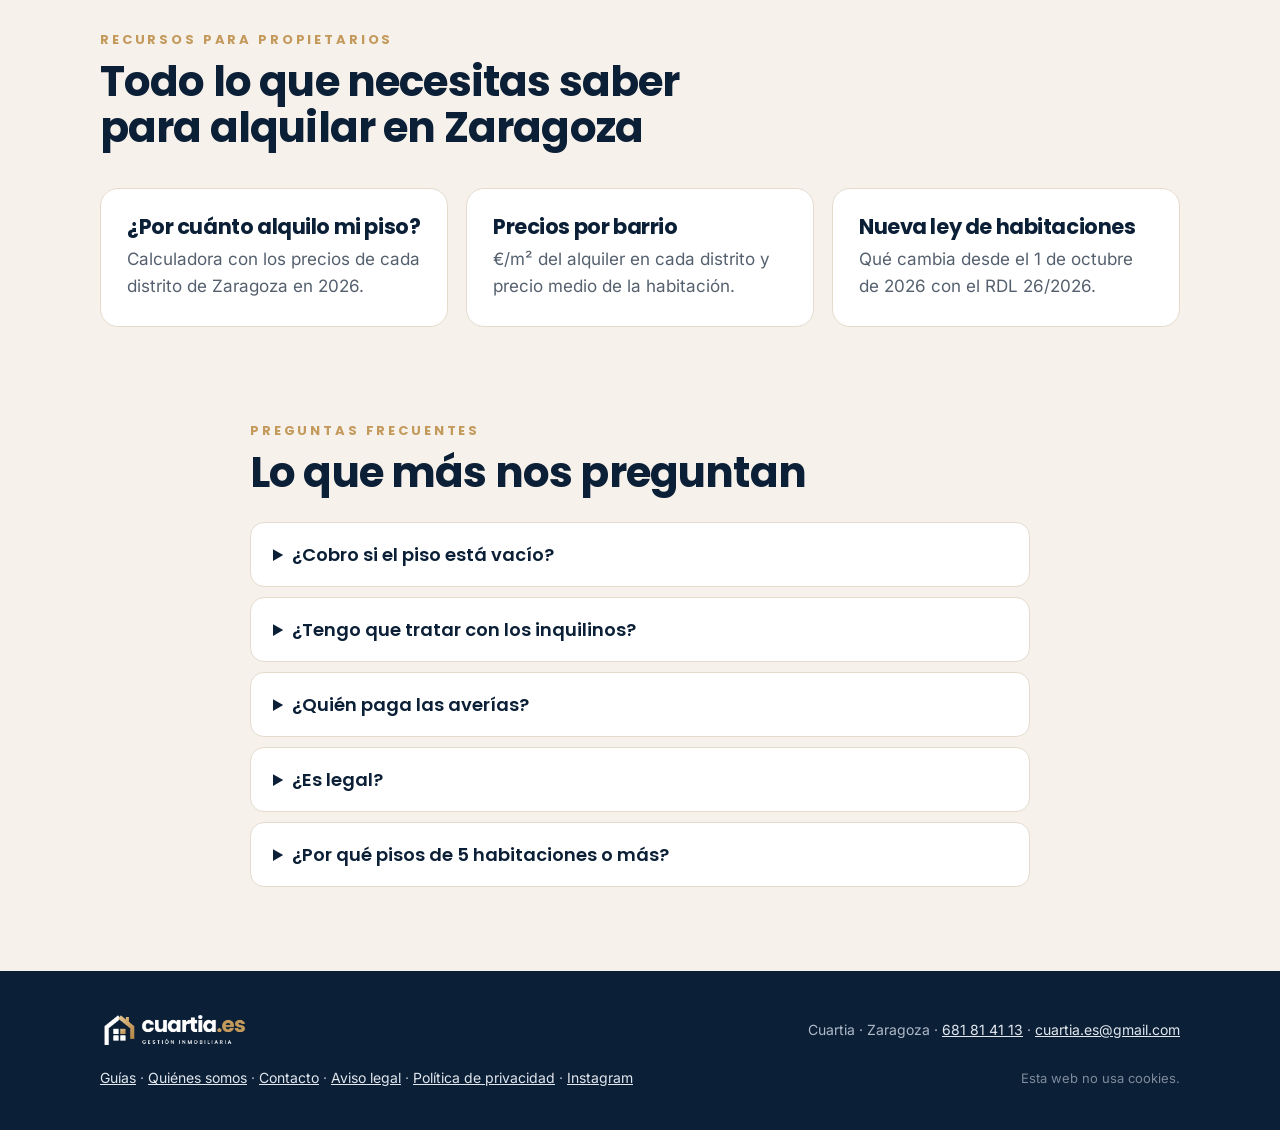
==== commit 1c46702e: "Quitar NIF y domicilio de las páginas públicas (quedan solo en aviso legal y privacidad) Co-Authored" ====
--- a/index.html
+++ b/index.html
@@ -24,7 +24,7 @@
 <meta name="twitter:card" content="summary_large_image">
 <link rel="preload" as="image" href="img/hero-pilar-1200.webp" imagesrcset="img/hero-pilar-768.webp 768w, img/hero-pilar-1200.webp 1200w, img/hero-pilar-1920.webp 1920w" imagesizes="100vw" fetchpriority="high">
 <link rel="stylesheet" href="fonts/fonts.css">
-<script type="application/ld+json">{"@context":"https://schema.org","@graph":[{"@type":["Organization","RealEstateAgent"],"@id":"https://cuartia.es/#organizacion","name":"Cuartia","legalName":"Cherokee Huesca, S.L.","taxID":"B19890540","url":"https://cuartia.es/","logo":"https://cuartia.es/img/favicon-512.png","image":"https://cuartia.es/img/og-cuartia.jpg","email":"cuartia.es@gmail.com","telephone":"+34681814113","description":"Empresa de Zaragoza especializada en pisos grandes (4, 5 o más habitaciones): alquiler con renta fija y gestión integral para propietarios.","address":{"@type":"PostalAddress","streetAddress":"Calle de Antonio Maura, 29, 4.º izquierda","postalCode":"50018","addressLocality":"Zaragoza","addressRegion":"Aragón","addressCountry":"ES"},"areaServed":{"@type":"City","name":"Zaragoza","sameAs":"https://es.wikipedia.org/wiki/Zaragoza"},"sameAs":["https://www.instagram.com/cuartia.es/","https://www.facebook.com/profile.php?id=61594954588556"]},{"@type":"WebSite","@id":"https://cuartia.es/#web","url":"https://cuartia.es/","name":"Cuartia","inLanguage":"es-ES","publisher":{"@id":"https://cuartia.es/#organizacion"}},{"@type":"Service","name":"Alquiler con renta fija y gestión integral de pisos grandes","serviceType":"Gestión de alquiler","provider":{"@id":"https://cuartia.es/#organizacion"},"areaServed":{"@type":"City","name":"Zaragoza"},"audience":{"@type":"Audience","audienceType":"Propietarios de pisos de 4, 5 o más habitaciones"}}]}</script>
+<script type="application/ld+json">{"@context":"https://schema.org","@graph":[{"@type":["Organization","RealEstateAgent"],"@id":"https://cuartia.es/#organizacion","name":"Cuartia","url":"https://cuartia.es/","logo":"https://cuartia.es/img/favicon-512.png","image":"https://cuartia.es/img/og-cuartia.jpg","email":"cuartia.es@gmail.com","telephone":"+34681814113","description":"Empresa de Zaragoza especializada en pisos grandes (4, 5 o más habitaciones): alquiler con renta fija y gestión integral para propietarios.","areaServed":{"@type":"City","name":"Zaragoza","sameAs":"https://es.wikipedia.org/wiki/Zaragoza"},"sameAs":["https://www.instagram.com/cuartia.es/","https://www.facebook.com/profile.php?id=61594954588556"]},{"@type":"WebSite","@id":"https://cuartia.es/#web","url":"https://cuartia.es/","name":"Cuartia","inLanguage":"es-ES","publisher":{"@id":"https://cuartia.es/#organizacion"}},{"@type":"Service","name":"Alquiler con renta fija y gestión integral de pisos grandes","serviceType":"Gestión de alquiler","provider":{"@id":"https://cuartia.es/#organizacion"},"areaServed":{"@type":"City","name":"Zaragoza"},"audience":{"@type":"Audience","audienceType":"Propietarios de pisos de 4, 5 o más habitaciones"}}]}</script>
 <style>
   :root {
     --navy: #0B1F36;
@@ -267,7 +267,7 @@
     <img src="img/logo_blanco.png" alt="Cuartia">
     <div>Cuartia · Zaragoza · <a href="tel:+34681814113">681 81 41 13</a> · <a href="mailto:cuartia.es@gmail.com">cuartia.es@gmail.com</a></div>
     <div><a href="/guias/">Guías</a> · <a href="/quienes-somos/">Quiénes somos</a> · <a href="/contacto/">Contacto</a> · <a href="aviso-legal.html">Aviso legal</a> · <a href="privacidad.html">Política de privacidad</a> · <a href="https://www.instagram.com/cuartia.es/" target="_blank" rel="noopener">Instagram</a></div>
-    <div style="opacity:.7;font-size:13px">Cuartia es una marca solicitada por Cherokee Huesca, S.L. (NIF B19890540). Esta web no usa cookies.</div>
+    <div style="opacity:.7;font-size:13px">Esta web no usa cookies.</div>
   </div>
 </footer>
 <a class="wa" href="https://wa.me/34681814113?text=Hola%2C%20tengo%20un%20piso%20en%20Zaragoza%20y%20quiero%20informaci%C3%B3n%20sobre%20Cuartia." target="_blank" rel="noopener" aria-label="Escríbenos por WhatsApp"><svg viewBox="0 0 32 32" width="30" height="30" fill="#fff" aria-hidden="true"><path d="M16 3a13 13 0 0 0-11.2 19.6L3 29l6.6-1.7A13 13 0 1 0 16 3Zm0 23.7a10.7 10.7 0 0 1-5.5-1.5l-.4-.2-3.9 1 1-3.8-.2-.4A10.7 10.7 0 1 1 16 26.7Zm5.9-8c-.3-.2-1.9-.9-2.2-1s-.5-.2-.7.2-.8 1-1 1.2-.4.2-.7.1a8.8 8.8 0 0 1-4.4-3.8c-.3-.6.3-.5 1-1.7.1-.2 0-.4 0-.6l-1-2.4c-.3-.6-.5-.5-.7-.5h-.6a1.2 1.2 0 0 0-.9.4 3.6 3.6 0 0 0-1.1 2.7 6.3 6.3 0 0 0 1.3 3.3 14.4 14.4 0 0 0 5.5 4.9c2 .9 2.8.9 3.8.8a3.3 3.3 0 0 0 2.2-1.5 2.7 2.7 0 0 0 .2-1.5c-.1-.2-.3-.2-.6-.4Z"/></svg></a>
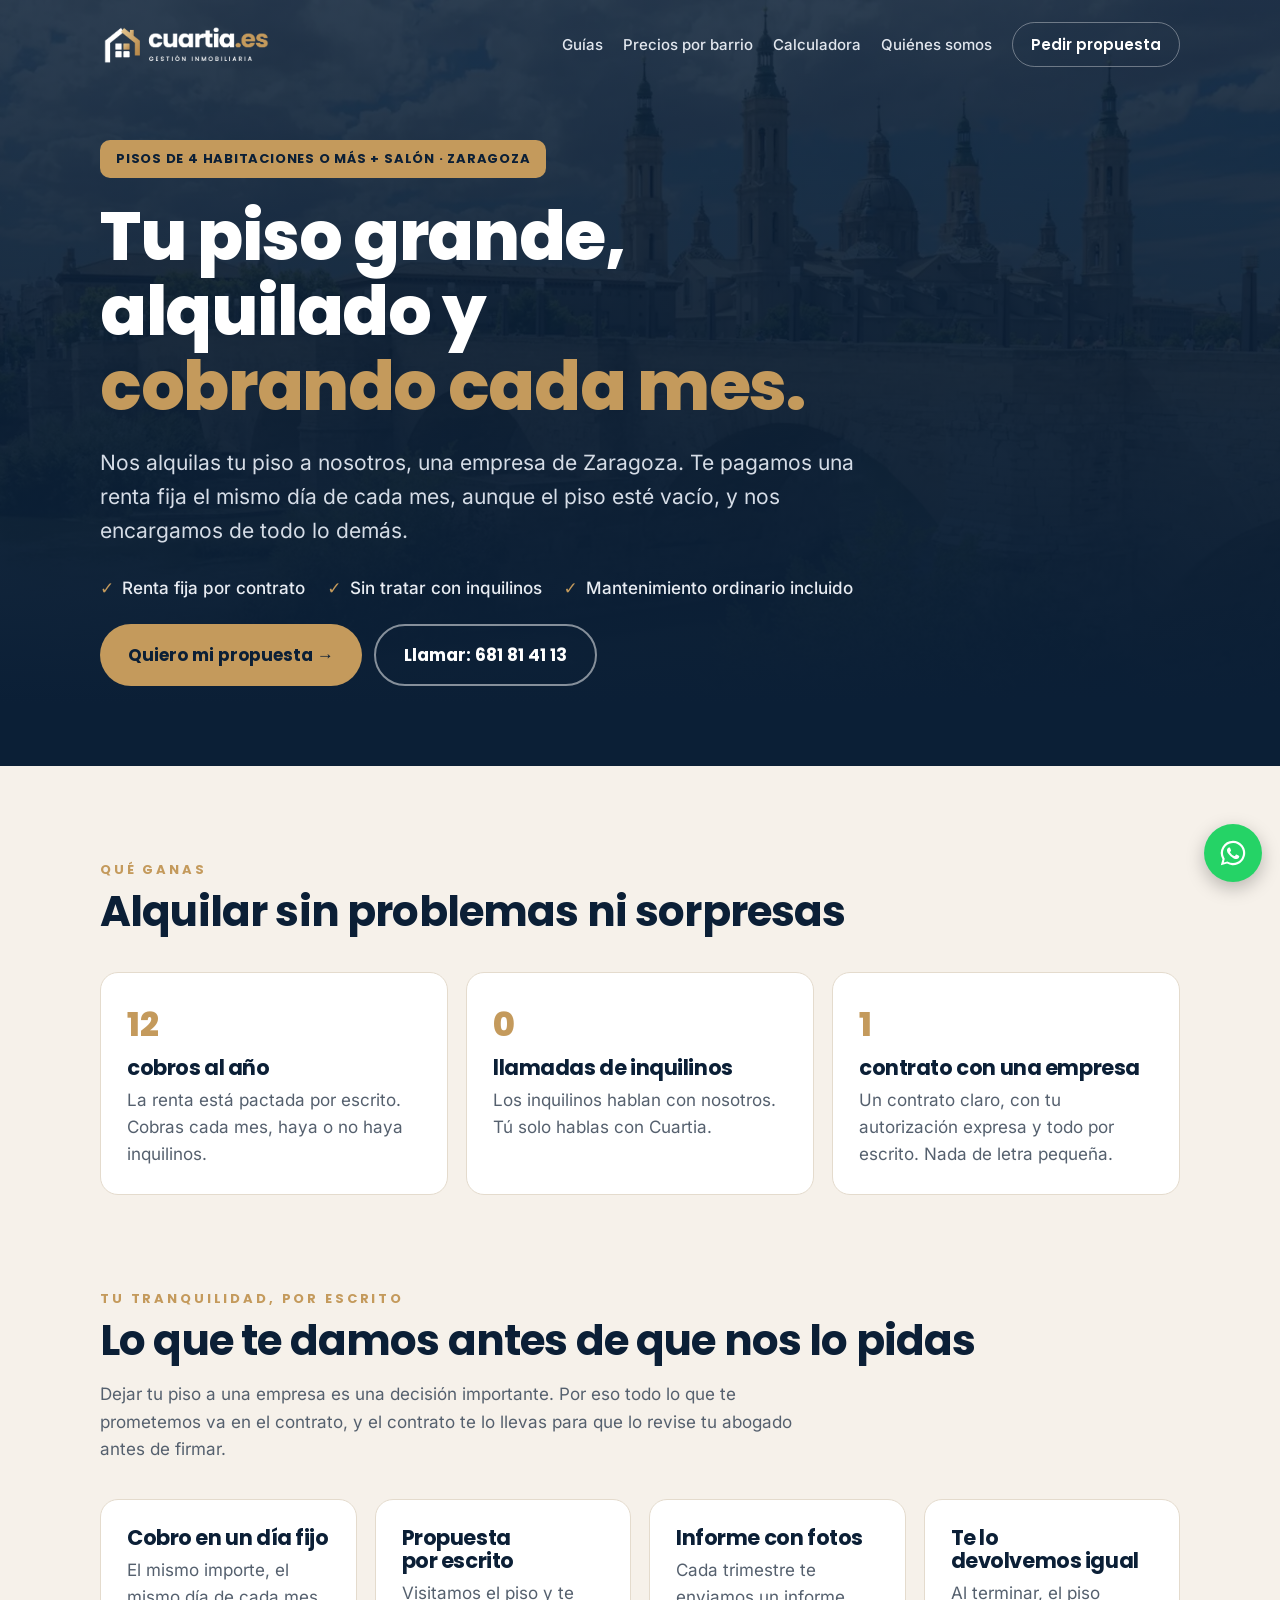
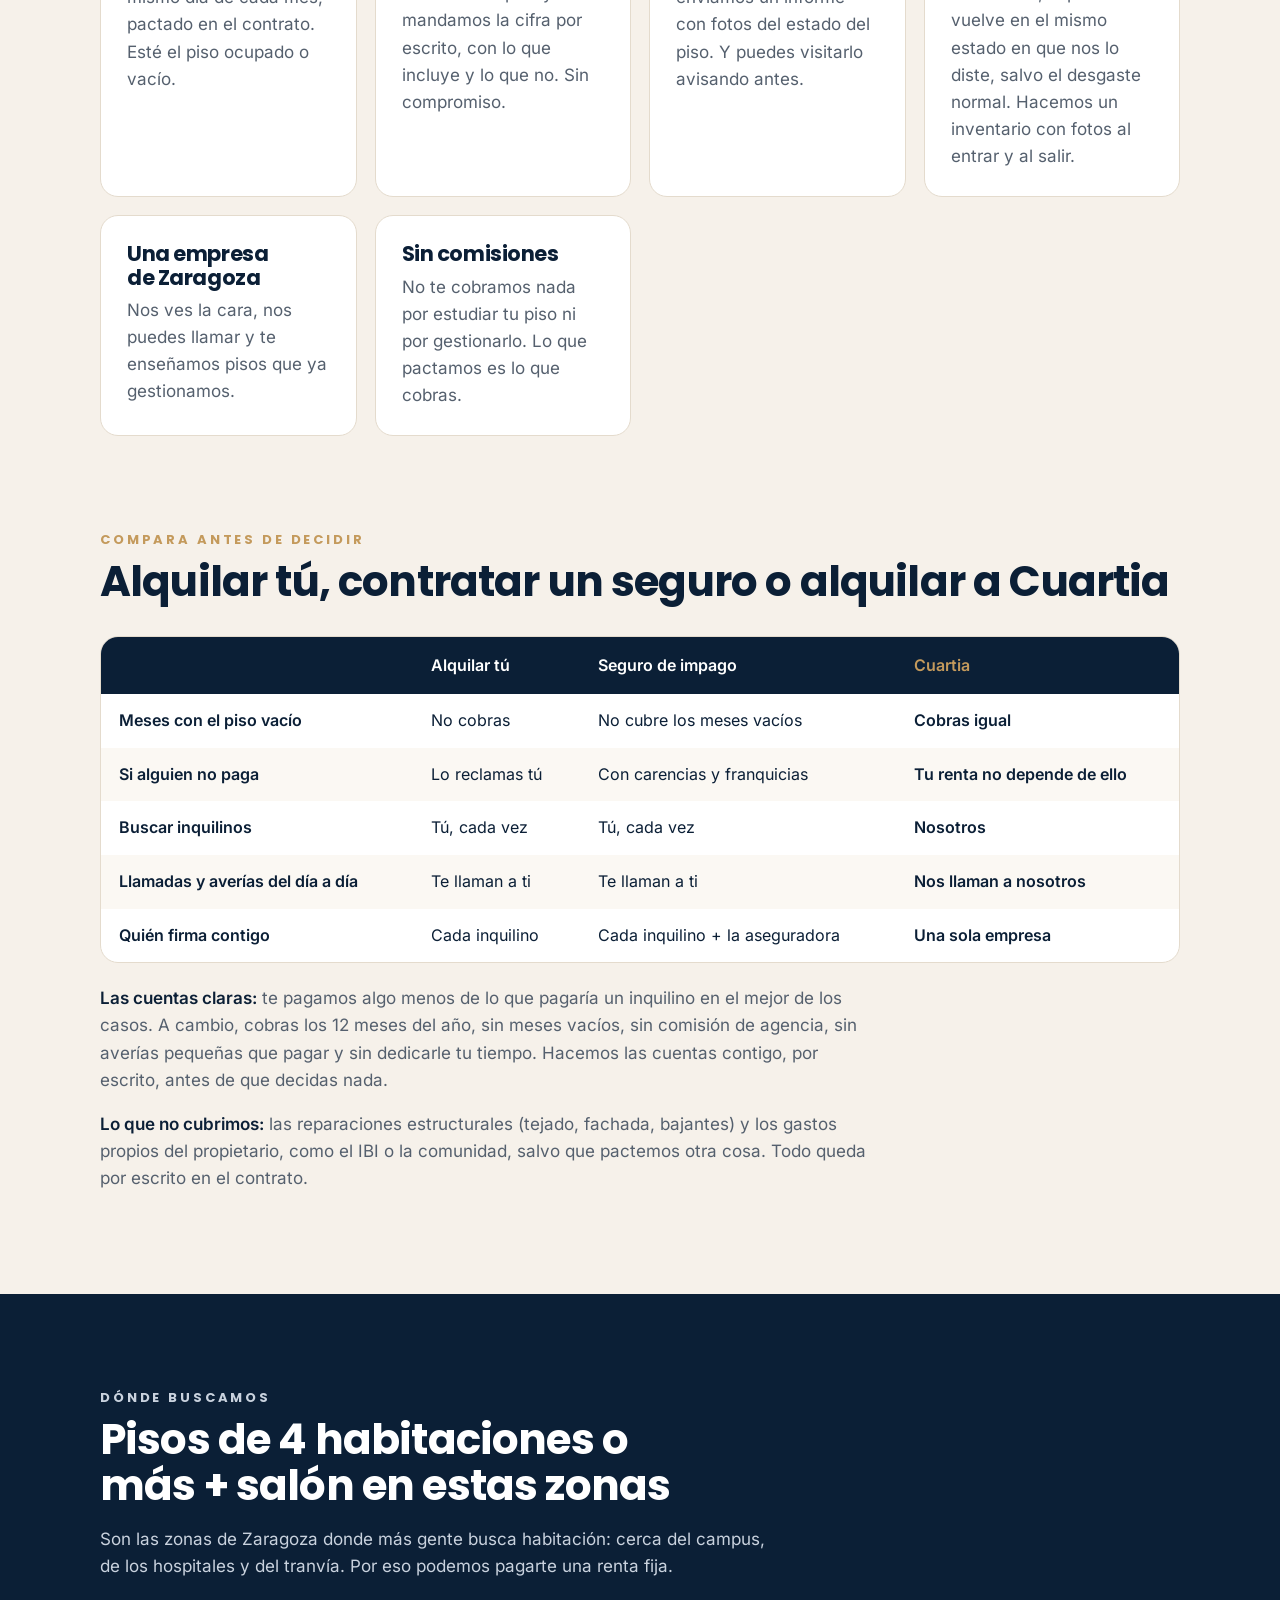
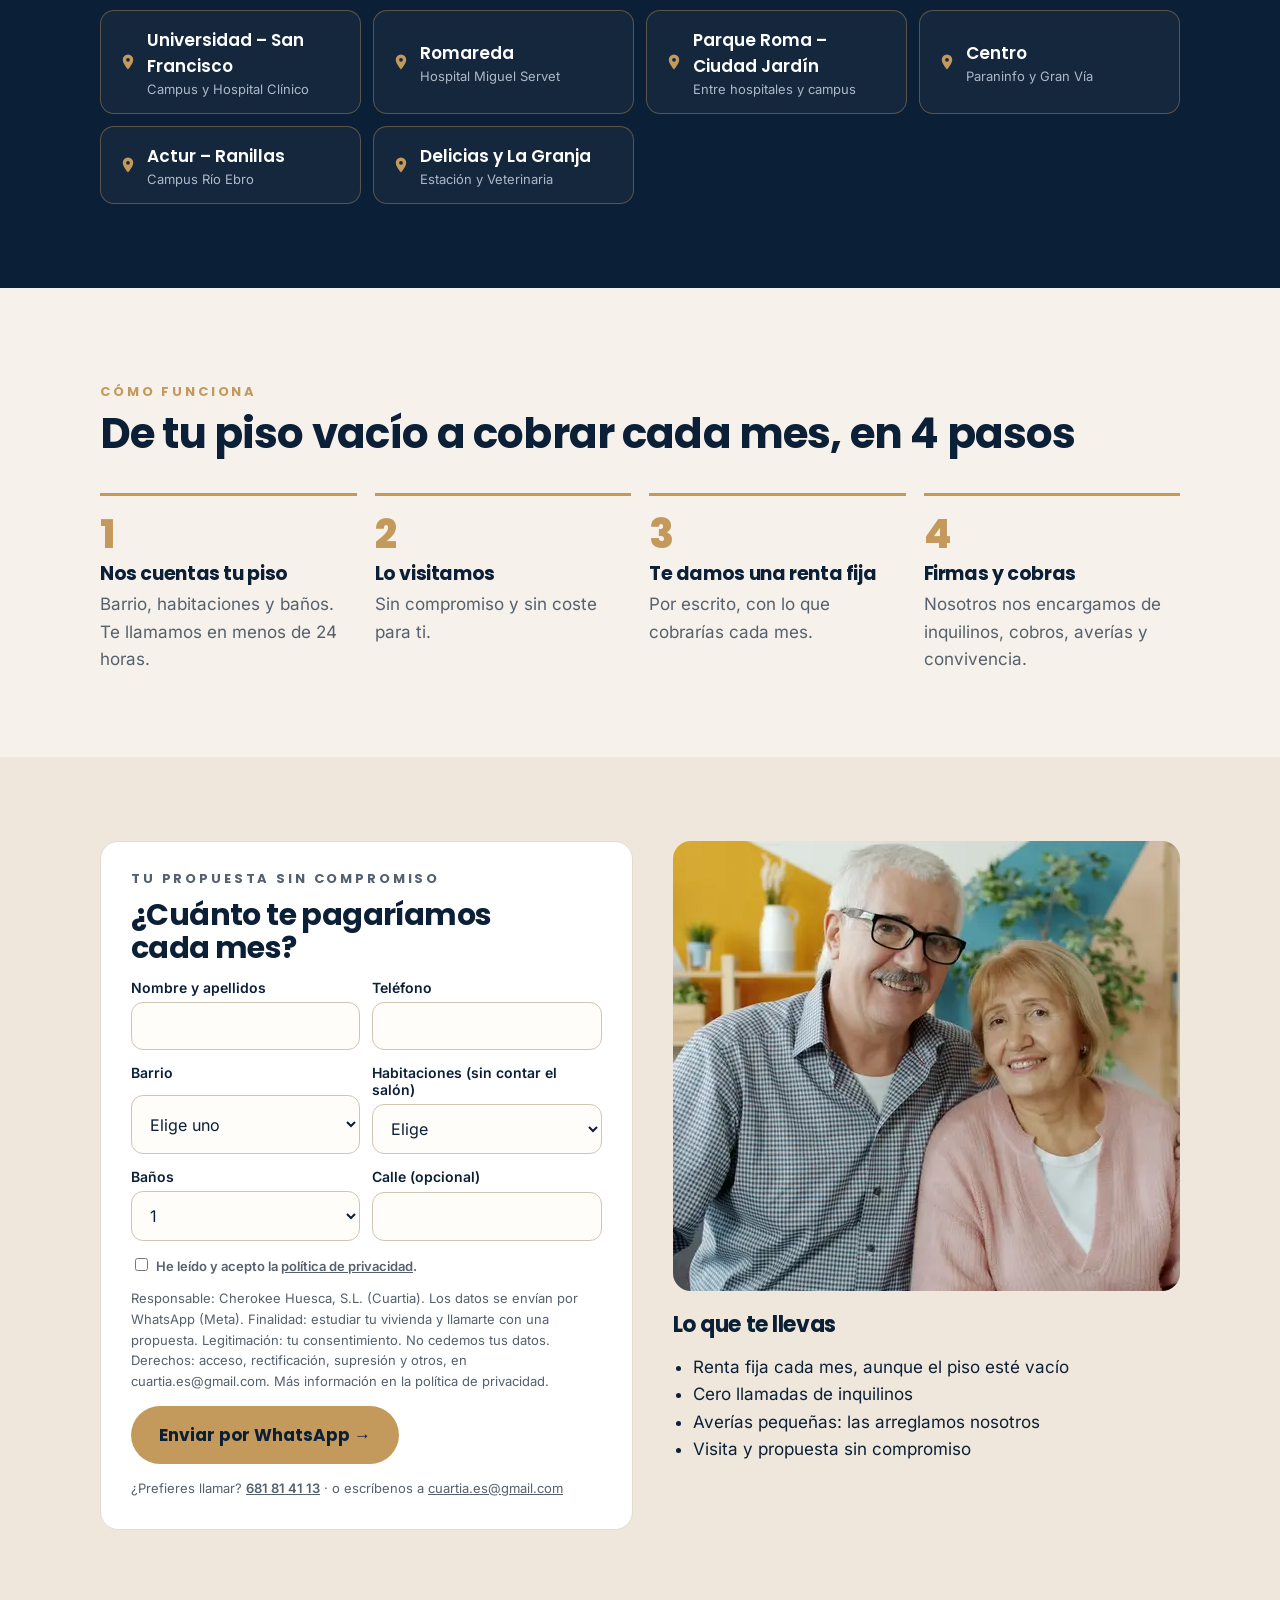
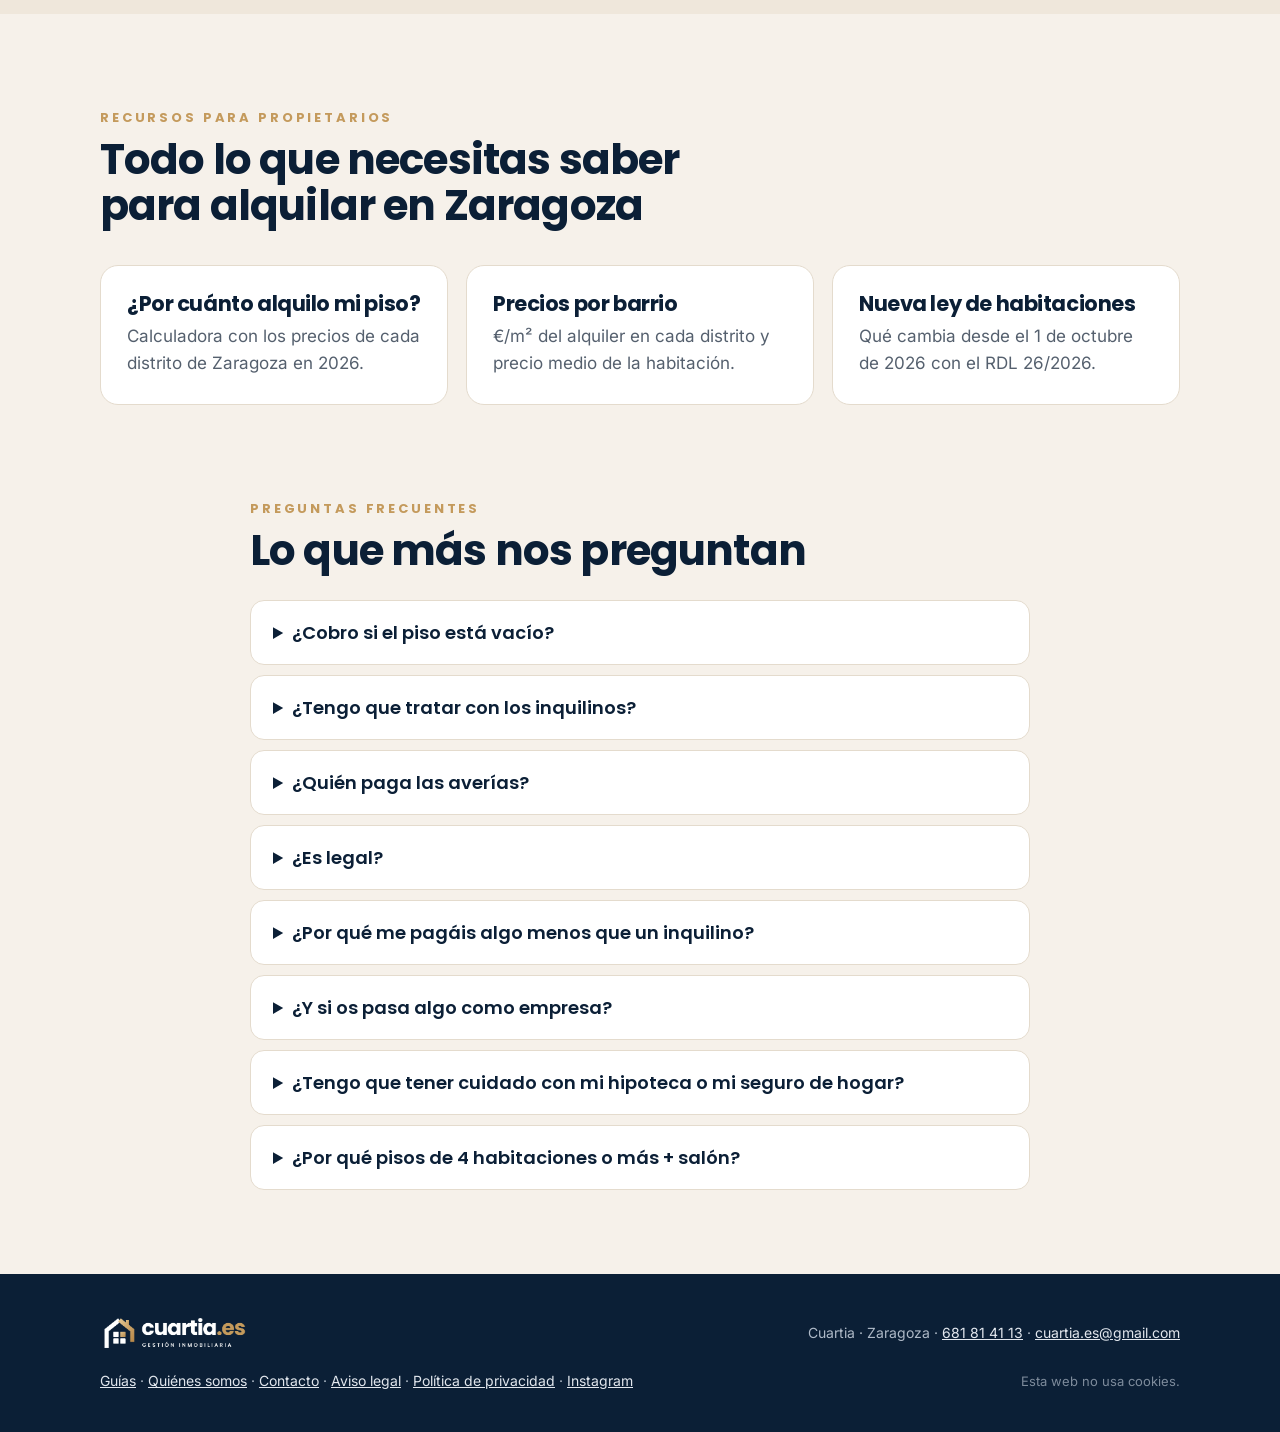
==== commit 7dfe2f53: "Criterio 4 habitaciones + salón, bloque de garantías, comparativa con seguro de impago y nuevas preg" ====
--- a/index.html
+++ b/index.html
@@ -4,7 +4,7 @@
 <meta charset="utf-8">
 <meta name="viewport" content="width=device-width, initial-scale=1">
 <title>Alquila tu piso grande en Zaragoza con renta fija | Cuartia</title>
-<meta name="description" content="Alquilamos tu piso de 5 habitaciones o más en Zaragoza y te pagamos una renta fija cada mes, aunque esté vacío. Nos encargamos de todo.">
+<meta name="description" content="Alquilamos tu piso de 4 habitaciones o más + salón en Zaragoza y te pagamos una renta fija cada mes, aunque esté vacío. Nos encargamos de todo.">
 <link rel="icon" href="favicon.ico" sizes="any">
 <link rel="icon" type="image/png" sizes="32x32" href="img/favicon-32.png">
 <link rel="icon" type="image/png" sizes="16x16" href="img/favicon-16.png">
@@ -16,7 +16,7 @@
 <meta property="og:locale" content="es_ES">
 <meta property="og:site_name" content="Cuartia">
 <meta property="og:title" content="Alquila tu piso grande en Zaragoza con renta fija | Cuartia">
-<meta property="og:description" content="Pisos de 4, 5 o más habitaciones en Zaragoza: renta fija cada mes por contrato y nos encargamos de todo. Propuesta sin compromiso en 24 horas.">
+<meta property="og:description" content="Pisos de 4 habitaciones o más + salón en Zaragoza: renta fija cada mes por contrato y nos encargamos de todo. Propuesta sin compromiso en 24 horas.">
 <meta property="og:url" content="https://cuartia.es/">
 <meta property="og:image" content="https://cuartia.es/img/og-cuartia.jpg">
 <meta property="og:image:width" content="1200">
@@ -24,7 +24,7 @@
 <meta name="twitter:card" content="summary_large_image">
 <link rel="preload" as="image" href="img/hero-pilar-1200.webp" imagesrcset="img/hero-pilar-768.webp 768w, img/hero-pilar-1200.webp 1200w, img/hero-pilar-1920.webp 1920w" imagesizes="100vw" fetchpriority="high">
 <link rel="stylesheet" href="fonts/fonts.css">
-<script type="application/ld+json">{"@context":"https://schema.org","@graph":[{"@type":["Organization","RealEstateAgent"],"@id":"https://cuartia.es/#organizacion","name":"Cuartia","url":"https://cuartia.es/","logo":"https://cuartia.es/img/favicon-512.png","image":"https://cuartia.es/img/og-cuartia.jpg","email":"cuartia.es@gmail.com","telephone":"+34681814113","description":"Empresa de Zaragoza especializada en pisos grandes (4, 5 o más habitaciones): alquiler con renta fija y gestión integral para propietarios.","areaServed":{"@type":"City","name":"Zaragoza","sameAs":"https://es.wikipedia.org/wiki/Zaragoza"},"sameAs":["https://www.instagram.com/cuartia.es/","https://www.facebook.com/profile.php?id=61594954588556"]},{"@type":"WebSite","@id":"https://cuartia.es/#web","url":"https://cuartia.es/","name":"Cuartia","inLanguage":"es-ES","publisher":{"@id":"https://cuartia.es/#organizacion"}},{"@type":"Service","name":"Alquiler con renta fija y gestión integral de pisos grandes","serviceType":"Gestión de alquiler","provider":{"@id":"https://cuartia.es/#organizacion"},"areaServed":{"@type":"City","name":"Zaragoza"},"audience":{"@type":"Audience","audienceType":"Propietarios de pisos de 4, 5 o más habitaciones"}}]}</script>
+<script type="application/ld+json">{"@context":"https://schema.org","@graph":[{"@type":["Organization","RealEstateAgent"],"@id":"https://cuartia.es/#organizacion","name":"Cuartia","url":"https://cuartia.es/","logo":"https://cuartia.es/img/favicon-512.png","image":"https://cuartia.es/img/og-cuartia.jpg","email":"cuartia.es@gmail.com","telephone":"+34681814113","description":"Empresa de Zaragoza especializada en pisos grandes (4, 5 o más habitaciones): alquiler con renta fija y gestión integral para propietarios.","areaServed":{"@type":"City","name":"Zaragoza","sameAs":"https://es.wikipedia.org/wiki/Zaragoza"},"sameAs":["https://www.instagram.com/cuartia.es/","https://www.facebook.com/profile.php?id=61594954588556"]},{"@type":"WebSite","@id":"https://cuartia.es/#web","url":"https://cuartia.es/","name":"Cuartia","inLanguage":"es-ES","publisher":{"@id":"https://cuartia.es/#organizacion"}},{"@type":"Service","name":"Alquiler con renta fija y gestión integral de pisos grandes","serviceType":"Gestión de alquiler","provider":{"@id":"https://cuartia.es/#organizacion"},"areaServed":{"@type":"City","name":"Zaragoza"},"audience":{"@type":"Audience","audienceType":"Propietarios de pisos de 4 habitaciones o más + salón"}}]}</script>
 <style>
   :root {
     --navy: #0B1F36;
@@ -137,7 +137,7 @@
 <section class="hero" style="padding:0">
   <img class="bg" src="img/hero-pilar-1200.webp" srcset="img/hero-pilar-768.webp 768w, img/hero-pilar-1200.webp 1200w, img/hero-pilar-1920.webp 1920w" sizes="100vw" alt="" width="1920" height="960" fetchpriority="high">
   <div class="wrap">
-    <span class="badge">PISOS DE 5 O MÁS HABITACIONES · ZARAGOZA</span>
+    <span class="badge">PISOS DE 4 HABITACIONES O MÁS + SALÓN · ZARAGOZA</span>
     <h1>Tu piso grande, alquilado y <em>cobrando cada mes.</em></h1>
     <p class="lead">Nos alquilas tu piso a nosotros, una empresa de Zaragoza. Te pagamos una renta fija el mismo día de cada mes, aunque el piso esté vacío, y nos encargamos de todo lo demás.</p>
     <ul class="checks">
@@ -161,10 +161,47 @@
   </div>
 </section>
 
+<section style="padding-top:0">
+  <div class="wrap">
+    <p class="eyebrow">Tu tranquilidad, por escrito</p>
+    <h2>Lo que te damos antes de que nos lo pidas</h2>
+    <p style="max-width:66ch;color:var(--muted)">Dejar tu piso a una empresa es una decisión importante. Por eso todo lo que te prometemos va en el contrato, y el contrato te lo llevas para que lo revise tu abogado antes de firmar.</p>
+    <div class="grid3">
+      <div class="card"><h3>Cobro en un día fijo</h3><p>El mismo importe, el mismo día de cada mes, pactado en el contrato. Esté el piso ocupado o vacío.</p></div>
+      <div class="card"><h3>Propuesta por escrito</h3><p>Visitamos el piso y te mandamos la cifra por escrito, con lo que incluye y lo que no. Sin compromiso.</p></div>
+      <div class="card"><h3>Informe con fotos</h3><p>Cada trimestre te enviamos un informe con fotos del estado del piso. Y puedes visitarlo avisando antes.</p></div>
+      <div class="card"><h3>Te lo devolvemos igual</h3><p>Al terminar, el piso vuelve en el mismo estado en que nos lo diste, salvo el desgaste normal. Hacemos un inventario con fotos al entrar y al salir.</p></div>
+      <div class="card"><h3>Una empresa de Zaragoza</h3><p>Nos ves la cara, nos puedes llamar y te enseñamos pisos que ya gestionamos.</p></div>
+      <div class="card"><h3>Sin comisiones</h3><p>No te cobramos nada por estudiar tu piso ni por gestionarlo. Lo que pactamos es lo que cobras.</p></div>
+    </div>
+  </div>
+</section>
+
+<section style="padding-top:0">
+  <div class="wrap">
+    <p class="eyebrow">Compara antes de decidir</p>
+    <h2>Alquilar tú, contratar un seguro o alquilar a Cuartia</h2>
+    <div style="overflow-x:auto;margin-top:30px">
+      <table style="width:100%;min-width:640px;border-collapse:separate;border-spacing:0;background:var(--white);border:1px solid var(--line);border-radius:18px;overflow:hidden;font-size:16px">
+        <thead><tr style="background:var(--navy);color:#fff;text-align:left"><th style="padding:16px 18px"></th><th style="padding:16px 18px">Alquilar tú</th><th style="padding:16px 18px">Seguro de impago</th><th style="padding:16px 18px;color:var(--gold)">Cuartia</th></tr></thead>
+        <tbody>
+          <tr><th style="padding:14px 18px;text-align:left">Meses con el piso vacío</th><td style="padding:14px 18px">No cobras</td><td style="padding:14px 18px">No cubre los meses vacíos</td><td style="padding:14px 18px;font-weight:600">Cobras igual</td></tr>
+          <tr style="background:#FBF8F3"><th style="padding:14px 18px;text-align:left">Si alguien no paga</th><td style="padding:14px 18px">Lo reclamas tú</td><td style="padding:14px 18px">Con carencias y franquicias</td><td style="padding:14px 18px;font-weight:600">Tu renta no depende de ello</td></tr>
+          <tr><th style="padding:14px 18px;text-align:left">Buscar inquilinos</th><td style="padding:14px 18px">Tú, cada vez</td><td style="padding:14px 18px">Tú, cada vez</td><td style="padding:14px 18px;font-weight:600">Nosotros</td></tr>
+          <tr style="background:#FBF8F3"><th style="padding:14px 18px;text-align:left">Llamadas y averías del día a día</th><td style="padding:14px 18px">Te llaman a ti</td><td style="padding:14px 18px">Te llaman a ti</td><td style="padding:14px 18px;font-weight:600">Nos llaman a nosotros</td></tr>
+          <tr><th style="padding:14px 18px;text-align:left">Quién firma contigo</th><td style="padding:14px 18px">Cada inquilino</td><td style="padding:14px 18px">Cada inquilino + la aseguradora</td><td style="padding:14px 18px;font-weight:600">Una sola empresa</td></tr>
+        </tbody>
+      </table>
+    </div>
+    <p style="max-width:70ch;color:var(--muted);margin-top:22px"><strong style="color:var(--ink)">Las cuentas claras:</strong> te pagamos algo menos de lo que pagaría un inquilino en el mejor de los casos. A cambio, cobras los 12 meses del año, sin meses vacíos, sin comisión de agencia, sin averías pequeñas que pagar y sin dedicarle tu tiempo. Hacemos las cuentas contigo, por escrito, antes de que decidas nada.</p>
+    <p style="max-width:70ch;color:var(--muted)"><strong style="color:var(--ink)">Lo que no cubrimos:</strong> las reparaciones estructurales (tejado, fachada, bajantes) y los gastos propios del propietario, como el IBI o la comunidad, salvo que pactemos otra cosa. Todo queda por escrito en el contrato.</p>
+  </div>
+</section>
+
 <section class="dark">
   <div class="wrap">
     <p class="eyebrow">Dónde buscamos</p>
-    <h2>Pisos de 5 habitaciones o más en estas zonas</h2>
+    <h2>Pisos de 4 habitaciones o más + salón en estas zonas</h2>
     <p style="max-width:62ch">Son las zonas de Zaragoza donde más gente busca habitación: cerca del campus, de los hospitales y del tranvía. Por eso podemos pagarte una renta fija.</p>
     <div class="barrios">
       <div class="barrio"><svg class="pin" viewBox="0 0 24 24" fill="#C49A5C"><path d="M12 2a7 7 0 0 0-7 7c0 5.2 7 13 7 13s7-7.8 7-13a7 7 0 0 0-7-7Zm0 9.5a2.5 2.5 0 1 1 0-5 2.5 2.5 0 0 1 0 5Z"/></svg><span>Universidad – San Francisco<small>Campus y Hospital Clínico</small></span></div>
@@ -206,9 +243,9 @@
             <option>Universidad – San Francisco</option><option>Romareda</option><option>Parque Roma – Ciudad Jardín</option><option>Centro</option><option>Actur – Ranillas</option><option>Delicias</option><option>La Granja – San José</option><option>Otro</option>
           </select>
         </label>
-        <label for="hab">Habitaciones
+        <label for="hab">Habitaciones (sin contar el salón)
           <select id="hab" name="hab" required>
-            <option value="">Elige</option><option>4 o menos</option><option>5</option><option>6 o más</option>
+            <option value="">Elige</option><option>3 o menos</option><option>4 + salón</option><option>5 + salón</option><option>6 o más + salón</option>
           </select>
         </label>
       </div>
@@ -258,7 +295,10 @@
     <details><summary>¿Tengo que tratar con los inquilinos?</summary><p>No. Buscamos, seleccionamos y gestionamos a los inquilinos. Tú solo hablas con Cuartia.</p></details>
     <details><summary>¿Quién paga las averías?</summary><p>El mantenimiento ordinario lo gestionamos y pagamos nosotros. Las reparaciones estructurales, como en cualquier alquiler, son del propietario; lo dejamos todo por escrito.</p></details>
     <details><summary>¿Es legal?</summary><p>Sí. Se hace con tu autorización expresa y por escrito, con un contrato claro entre tú y nuestra empresa.</p></details>
-    <details><summary>¿Por qué pisos de 5 habitaciones o más?</summary><p>Porque son los que más demanda tienen por habitaciones en Zaragoza, y eso nos permite pagarte una renta fija y estable.</p></details>
+    <details><summary>¿Por qué me pagáis algo menos que un inquilino?</summary><p>Porque asumimos los meses vacíos, la búsqueda de inquilinos, las averías del día a día y la gestión. Con un alquiler normal cobras 12 meses sobre el papel, pero si restas los meses vacíos, la comisión, las averías y tu tiempo, suele quedar menos. Te lo ponemos por escrito para que lo compares.</p></details>
+    <details><summary>¿Y si os pasa algo como empresa?</summary><p>Es una pregunta lógica y te la respondemos por escrito: el contrato recoge qué pasa si dejamos de pagar, cómo recuperas el piso y en qué plazos. Además te damos los datos de la empresa y te enseñamos pisos que ya gestionamos.</p></details>
+    <details><summary>¿Tengo que tener cuidado con mi hipoteca o mi seguro de hogar?</summary><p>Conviene revisarlo: algunas pólizas piden avisar si el piso se alquila por habitaciones. Te ayudamos a comprobarlo antes de firmar.</p></details>
+    <details><summary>¿Por qué pisos de 4 habitaciones o más + salón?</summary><p>Porque el salón puede ser una habitación más, y los pisos grandes son los que más demanda tienen por habitaciones en Zaragoza, y eso nos permite pagarte una renta fija y estable.</p></details>
   </div>
 </section>
 
